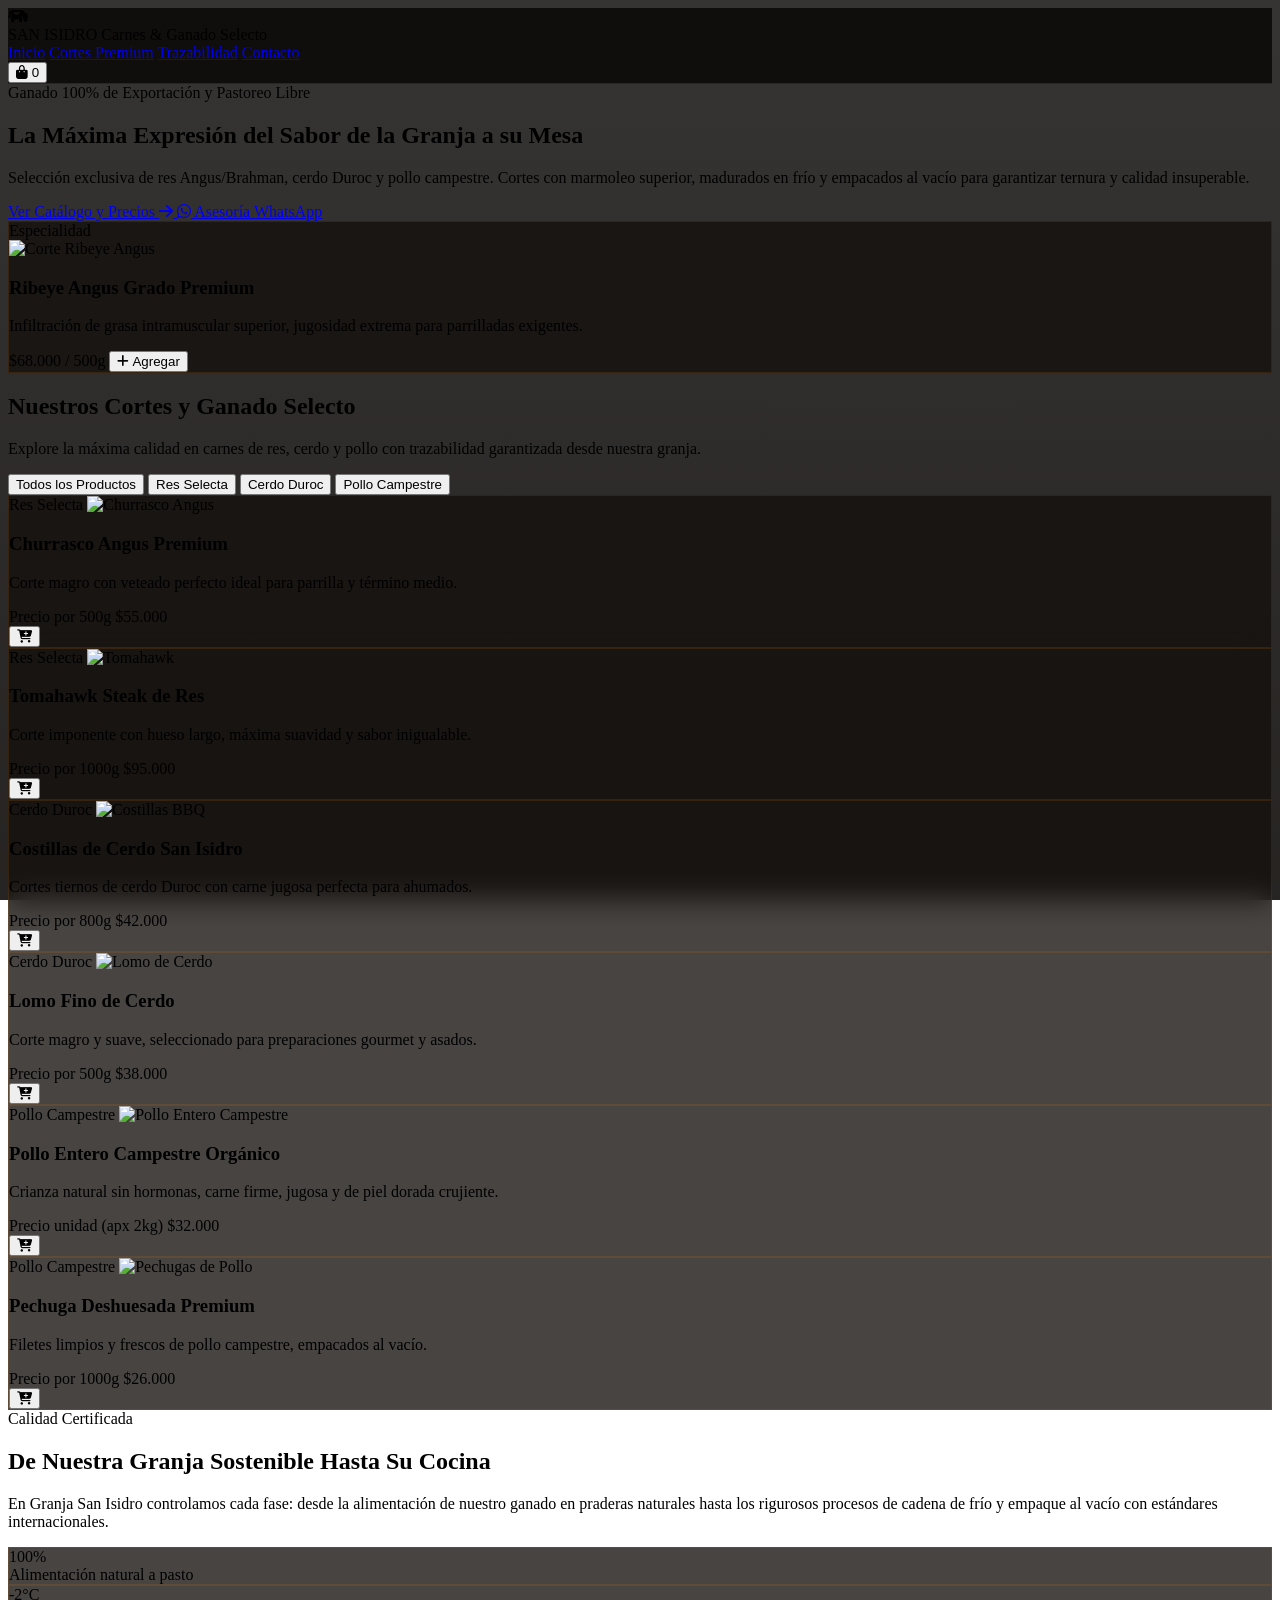
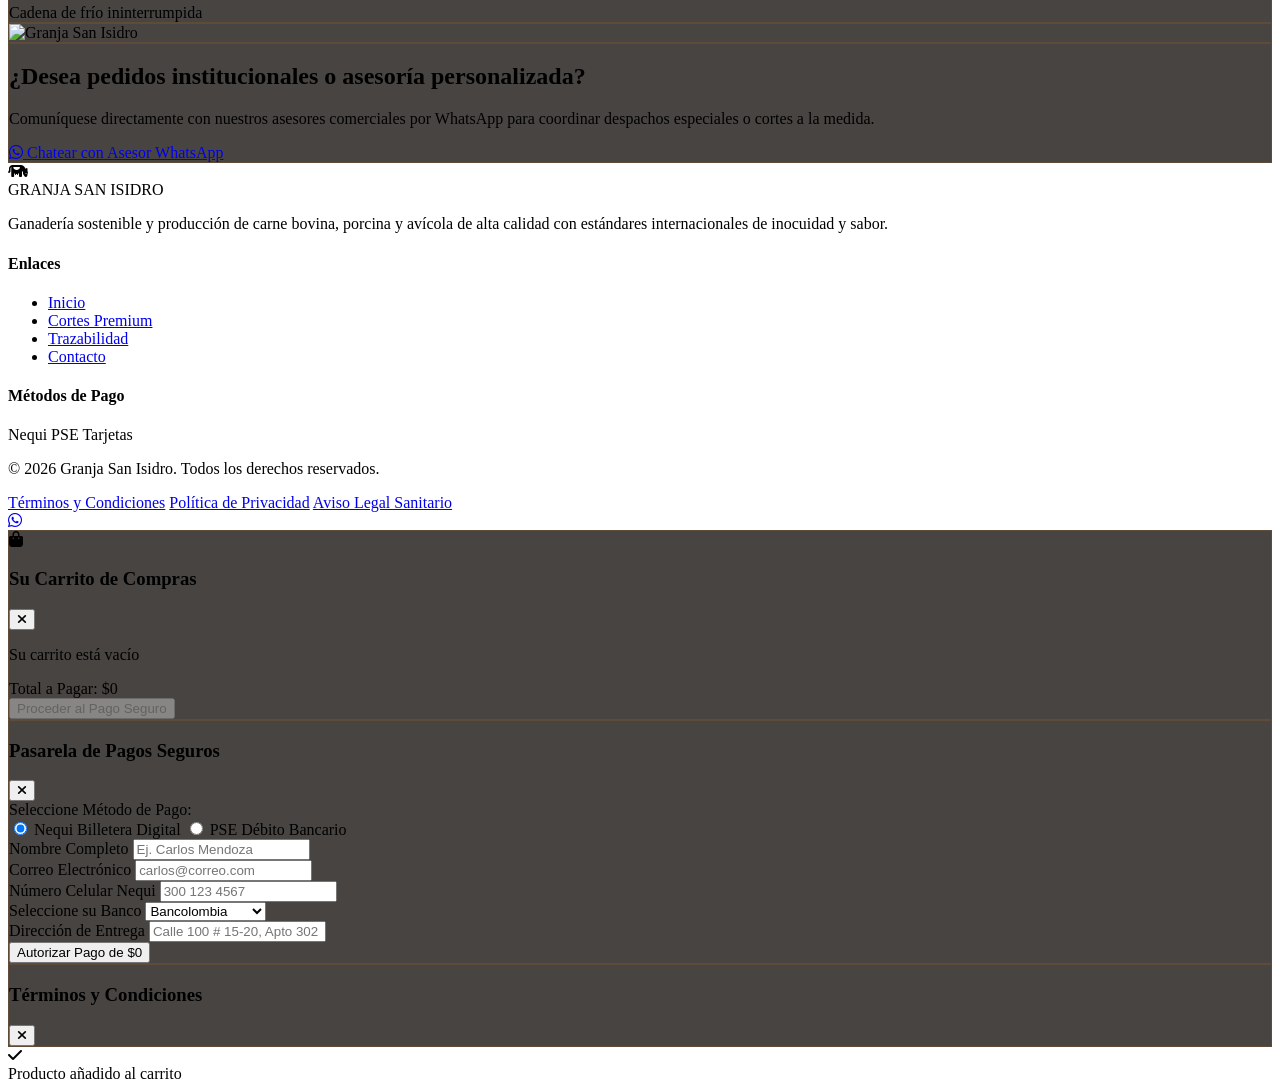
==== index.html @ fba47bc5 "index.html" ====
<!DOCTYPE html>
<html lang="es" class="scroll-smooth">
<head>
    <meta charset="UTF-8">
    <meta name="viewport" content="width=device-width, initial-scale=1.0">
    <title>Granja San Isidro | Carnes Premium y Ganado Selecto</title>
    <!-- Tailwind CSS CDN -->
    <script src="https://cdn.tailwindcss.com"></script>
    <!-- FontAwesome Icons -->
    <link rel="stylesheet" href="https://cdnjs.cloudflare.com/ajax/libs/font-awesome/6.4.0/css/all.min.css">
    <!-- Google Fonts: Inter -->
    <link href="https://fonts.googleapis.com/css2?family=Inter:wght@300;400;500;600;700;800&display=swap" rel="stylesheet">
    <script>
        tailwind.config = {
            theme: {
                extend: {
                    fontFamily: {
                        sans: ['Inter', 'sans-serif'],
                    },
                    colors: {
                        amberGold: {
                            500: '#d97706',
                            600: '#b45309',
                        },
                        meatRed: {
                            600: '#991b1b',
                            700: '#7f1d1d',
                        },
                        whatsappGreen: {
                            500: '#25D366',
                            600: '#1EBE5D'
                        }
                    }
                }
            }
        }
    </script>
    <style>
        /* Fondo con la imagen de la granja proporcionada y gradiente de capa oscura para legibilidad perfecta */
        body {
            background-image: linear-gradient(rgba(10, 8, 6, 0.82), rgba(15, 12, 10, 0.90)), url('https://images.unsplash.com/photo-1500595046743-cd271d694d30?q=80&w=1920&auto=format&fit=crop');
            background-size: cover;
            background-position: center;
            background-attachment: fixed;
        }
        .glass-panel {
            background: rgba(20, 16, 14, 0.78);
            backdrop-filter: blur(14px);
            -webkit-backdrop-filter: blur(14px);
            border: 1px solid rgba(217, 119, 6, 0.15);
        }
        .glass-nav {
            background: rgba(12, 10, 8, 0.88);
            backdrop-filter: blur(16px);
            -webkit-backdrop-filter: blur(16px);
            border-bottom: 1px solid rgba(217, 119, 6, 0.2);
        }
    </style>
</head>
<body class="text-gray-100 font-sans antialiased min-h-screen flex flex-col selection:bg-amber-600 selection:text-white">

    <!-- Navegación Fija Moderna -->
    <header class="fixed top-0 left-0 right-0 z-50 glass-nav transition-all duration-300" id="navbar">
        <div class="max-w-7xl mx-auto px-4 sm:px-6 lg:px-8 h-20 flex items-center justify-between">
            <div class="flex items-center space-x-3 cursor-pointer" onclick="window.scrollTo({top: 0, behavior: 'smooth'})">
                <div class="w-11 h-11 rounded-2xl bg-gradient-to-br from-amber-600 to-amber-800 flex items-center justify-center text-white font-bold text-xl shadow-lg shadow-amber-900/40">
                    <i class="fa-solid fa-cow"></i>
                </div>
                <div>
                    <span class="text-xl font-extrabold tracking-tight text-white block">SAN ISIDRO</span>
                    <span class="text-xs text-amber-500 font-semibold tracking-widest uppercase">Carnes & Ganado Selecto</span>
                </div>
            </div>

            <!-- Menú central -->
            <nav class="hidden md:flex items-center space-x-8 text-sm font-medium">
                <a href="#inicio" class="text-gray-300 hover:text-amber-400 transition">Inicio</a>
                <a href="#catalogo" class="text-gray-300 hover:text-amber-400 transition">Cortes Premium</a>
                <a href="#trazabilidad" class="text-gray-300 hover:text-amber-400 transition">Trazabilidad</a>
                <a href="#contacto" class="text-gray-300 hover:text-amber-400 transition">Contacto</a>
            </nav>

            <!-- Acciones derecha -->
            <div class="flex items-center space-x-4">
                <button onclick="toggleCart()" class="relative bg-zinc-900/90 hover:bg-zinc-800 p-2.5 rounded-2xl text-white transition border border-amber-600/30 flex items-center justify-center w-12 h-12 focus:outline-none shadow-lg">
                    <i class="fa-solid fa-shopping-bag text-lg text-amber-500"></i>
                    <span id="cart-badge" class="absolute -top-1 -right-1 bg-amber-600 text-white text-xs font-bold rounded-full w-5 h-5 flex items-center justify-center shadow-md scale-0 transition-transform duration-300">0</span>
                </button>
            </div>
        </div>
    </header>

    <!-- Contenido Principal -->
    <main class="flex-grow pt-24">
        
        <!-- Sección Hero -->
        <section id="inicio" class="relative py-20 lg:py-32 overflow-hidden">
            <div class="max-w-7xl mx-auto px-4 sm:px-6 lg:px-8 relative z-10">
                <div class="grid grid-cols-1 lg:grid-cols-12 gap-12 items-center">
                    <div class="lg:col-span-7 space-y-6">
                        <div class="inline-flex items-center space-x-2 px-4 py-2 rounded-full bg-amber-950/60 border border-amber-700/40 text-amber-400 text-xs font-semibold tracking-wide uppercase">
                            <span class="w-2.5 h-2.5 rounded-full bg-amber-500 animate-pulse"></span>
                            <span>Ganado 100% de Exportación y Pastoreo Libre</span>
                        </div>
                        <h1 class="text-4xl sm:text-5xl lg:text-6xl font-extrabold tracking-tight text-white leading-tight">
                            La Máxima Expresión del Sabor <span class="text-transparent bg-clip-text bg-gradient-to-r from-amber-400 to-amber-600">de la Granja a su Mesa</span>
                        </h1>
                        <p class="text-lg text-gray-300 max-w-2xl leading-relaxed">
                            Selección exclusiva de res Angus/Brahman, cerdo Duroc y pollo campestre. Cortes con marmoleo superior, madurados en frío y empacados al vacío para garantizar ternura y calidad insuperable.
                        </p>
                        <div class="flex flex-col sm:flex-row space-y-4 sm:space-y-0 sm:space-x-4 pt-4">
                            <a href="#catalogo" class="inline-flex items-center justify-center px-8 py-4 rounded-2xl bg-amber-600 hover:bg-amber-700 text-white font-bold shadow-xl shadow-amber-900/40 transition transform hover:-translate-y-0.5">
                                Ver Catálogo y Precios <i class="fa-solid fa-arrow-right ml-2"></i>
                            </a>
                            <a href="https://wa.me/573000000000?text=Hola,%20deseo%20asesoría%20sobre%20cortes%20finos%20de%20carne" target="_blank" class="inline-flex items-center justify-center px-8 py-4 rounded-2xl bg-zinc-900/90 hover:bg-zinc-800 text-white font-bold border border-zinc-700 transition">
                                <i class="fa-brands fa-whatsapp text-whatsappGreen-500 text-xl mr-2"></i> Asesoría WhatsApp
                            </a>
                        </div>
                    </div>
                    <div class="lg:col-span-5">
                        <div class="glass-panel p-6 rounded-3xl shadow-2xl relative overflow-hidden group">
                            <div class="absolute top-0 right-0 bg-amber-600 text-white text-xs font-extrabold px-4 py-1.5 rounded-bl-2xl uppercase tracking-wider shadow-md">Especialidad</div>
                            <img src="https://images.unsplash.com/photo-1607623814075-e51df1bdc82f?q=80&w=800&auto=format&fit=crop" alt="Corte Ribeye Angus" class="w-full h-64 object-cover rounded-2xl mb-4 group-hover:scale-105 transition duration-500">
                            <h3 class="text-xl font-bold text-white mb-1">Ribeye Angus Grado Premium</h3>
                            <p class="text-sm text-gray-300 mb-4">Infiltración de grasa intramuscular superior, jugosidad extrema para parrilladas exigentes.</p>
                            <div class="flex items-center justify-between">
                                <span class="text-2xl font-black text-amber-400">$68.000 <span class="text-xs text-gray-400 font-normal">/ 500g</span></span>
                                <button onclick="quickAdd('Ribeye Angus', 68000, 'https://images.unsplash.com/photo-1607623814075-e51df1bdc82f?q=80&w=800&auto=format&fit=crop')" class="bg-amber-600 hover:bg-amber-700 text-white px-4 py-2.5 rounded-xl text-sm font-bold transition flex items-center shadow-md">
                                    <i class="fa-solid fa-plus mr-1"></i> Agregar
                                </button>
                            </div>
                        </div>
                    </div>
                </div>
            </div>
        </section>

        <!-- Sección de Catálogo de Cortes -->
        <section id="catalogo" class="py-20 relative">
            <div class="max-w-7xl mx-auto px-4 sm:px-6 lg:px-8">
                <div class="text-center max-w-3xl mx-auto mb-16">
                    <h2 class="text-3xl sm:text-4xl font-extrabold text-white tracking-tight mb-4">Nuestros Cortes y Ganado Selecto</h2>
                    <p class="text-gray-300 text-base">Explore la máxima calidad en carnes de res, cerdo y pollo con trazabilidad garantizada desde nuestra granja.</p>
                    
                    <!-- Botones de Filtrado -->
                    <div class="flex flex-wrap justify-center gap-3 mt-8">
                        <button onclick="filterProducts('all')" class="filter-btn px-6 py-3 rounded-2xl text-sm font-bold bg-amber-600 text-white transition shadow-lg shadow-amber-900/40" data-filter="all">Todos los Productos</button>
                        <button onclick="filterProducts('res')" class="filter-btn px-6 py-3 rounded-2xl text-sm font-bold bg-zinc-900/80 text-gray-300 hover:bg-zinc-800 transition border border-zinc-800" data-filter="res">Res Selecta</button>
                        <button onclick="filterProducts('cerdo')" class="filter-btn px-6 py-3 rounded-2xl text-sm font-bold bg-zinc-900/80 text-gray-300 hover:bg-zinc-800 transition border border-zinc-800" data-filter="cerdo">Cerdo Duroc</button>
                        <button onclick="filterProducts('pollo')" class="filter-btn px-6 py-3 rounded-2xl text-sm font-bold bg-zinc-900/80 text-gray-300 hover:bg-zinc-800 transition border border-zinc-800" data-filter="pollo">Pollo Campestre</button>
                    </div>
                </div>

                <!-- Grid de Productos -->
                <div id="products-grid" class="grid grid-cols-1 sm:grid-cols-2 lg:grid-cols-3 gap-8">
                    <!-- Producto 1 -->
                    <div class="product-card glass-panel rounded-3xl overflow-hidden flex flex-col transition duration-300 hover:-translate-y-1 hover:border-amber-500/50 shadow-xl" data-category="res">
                        <div class="relative h-60 overflow-hidden">
                            <span class="absolute top-3 left-3 z-10 bg-black/70 backdrop-blur-md text-amber-400 text-xs font-bold px-3 py-1 rounded-full border border-amber-500/30">Res Selecta</span>
                            <img src="https://images.unsplash.com/photo-1558030006-450675393462?q=80&w=800&auto=format&fit=crop" alt="Churrasco Angus" class="w-full h-full object-cover transition duration-500 hover:scale-105">
                        </div>
                        <div class="p-6 flex flex-col flex-grow">
                            <h3 class="text-xl font-bold text-white mb-2">Churrasco Angus Premium</h3>
                            <p class="text-sm text-gray-300 mb-6 flex-grow">Corte magro con veteado perfecto ideal para parrilla y término medio.</p>
                            <div class="flex items-center justify-between pt-4 border-t border-zinc-800/80">
                                <div>
                                    <span class="text-xs text-gray-400 block">Precio por 500g</span>
                                    <span class="text-xl font-extrabold text-white">$55.000</span>
                                </div>
                                <button onclick="addToCart('Churrasco Angus Premium', 55000, 'https://images.unsplash.com/photo-1558030006-450675393462?q=80&w=800&auto=format&fit=crop')" class="bg-amber-600 hover:bg-amber-700 text-white p-3 rounded-2xl font-medium transition flex items-center justify-center w-12 h-12 shadow-lg shadow-amber-900/40">
                                    <i class="fa-solid fa-cart-plus"></i>
                                </button>
                            </div>
                        </div>
                    </div>

                    <!-- Producto 2 -->
                    <div class="product-card glass-panel rounded-3xl overflow-hidden flex flex-col transition duration-300 hover:-translate-y-1 hover:border-amber-500/50 shadow-xl" data-category="res">
                        <div class="relative h-60 overflow-hidden">
                            <span class="absolute top-3 left-3 z-10 bg-black/70 backdrop-blur-md text-amber-400 text-xs font-bold px-3 py-1 rounded-full border border-amber-500/30">Res Selecta</span>
                            <img src="https://images.unsplash.com/photo-1615937657715-bc7b41996ae9?q=80&w=800&auto=format&fit=crop" alt="Tomahawk" class="w-full h-full object-cover transition duration-500 hover:scale-105">
                        </div>
                        <div class="p-6 flex flex-col flex-grow">
                            <h3 class="text-xl font-bold text-white mb-2">Tomahawk Steak de Res</h3>
                            <p class="text-sm text-gray-300 mb-6 flex-grow">Corte imponente con hueso largo, máxima suavidad y sabor inigualable.</p>
                            <div class="flex items-center justify-between pt-4 border-t border-zinc-800/80">
                                <div>
                                    <span class="text-xs text-gray-400 block">Precio por 1000g</span>
                                    <span class="text-xl font-extrabold text-white">$95.000</span>
                                </div>
                                <button onclick="addToCart('Tomahawk Steak de Res', 95000, 'https://images.unsplash.com/photo-1615937657715-bc7b41996ae9?q=80&w=800&auto=format&fit=crop')" class="bg-amber-600 hover:bg-amber-700 text-white p-3 rounded-2xl font-medium transition flex items-center justify-center w-12 h-12 shadow-lg shadow-amber-900/40">
                                    <i class="fa-solid fa-cart-plus"></i>
                                </button>
                            </div>
                        </div>
                    </div>

                    <!-- Producto 3 -->
                    <div class="product-card glass-panel rounded-3xl overflow-hidden flex flex-col transition duration-300 hover:-translate-y-1 hover:border-amber-500/50 shadow-xl" data-category="cerdo">
                        <div class="relative h-60 overflow-hidden">
                            <span class="absolute top-3 left-3 z-10 bg-black/70 backdrop-blur-md text-amber-400 text-xs font-bold px-3 py-1 rounded-full border border-amber-500/30">Cerdo Duroc</span>
                            <img src="https://images.unsplash.com/photo-1544025162-d76694265947?q=80&w=800&auto=format&fit=crop" alt="Costillas BBQ" class="w-full h-full object-cover transition duration-500 hover:scale-105">
                        </div>
                        <div class="p-6 flex flex-col flex-grow">
                            <h3 class="text-xl font-bold text-white mb-2">Costillas de Cerdo San Isidro</h3>
                            <p class="text-sm text-gray-300 mb-6 flex-grow">Cortes tiernos de cerdo Duroc con carne jugosa perfecta para ahumados.</p>
                            <div class="flex items-center justify-between pt-4 border-t border-zinc-800/80">
                                <div>
                                    <span class="text-xs text-gray-400 block">Precio por 800g</span>
                                    <span class="text-xl font-extrabold text-white">$42.000</span>
                                </div>
                                <button onclick="addToCart('Costillas de Cerdo San Isidro', 42000, 'https://images.unsplash.com/photo-1544025162-d76694265947?q=80&w=800&auto=format&fit=crop')" class="bg-amber-600 hover:bg-amber-700 text-white p-3 rounded-2xl font-medium transition flex items-center justify-center w-12 h-12 shadow-lg shadow-amber-900/40">
                                    <i class="fa-solid fa-cart-plus"></i>
                                </button>
                            </div>
                        </div>
                    </div>

                    <!-- Producto 4 -->
                    <div class="product-card glass-panel rounded-3xl overflow-hidden flex flex-col transition duration-300 hover:-translate-y-1 hover:border-amber-500/50 shadow-xl" data-category="cerdo">
                        <div class="relative h-60 overflow-hidden">
                            <span class="absolute top-3 left-3 z-10 bg-black/70 backdrop-blur-md text-amber-400 text-xs font-bold px-3 py-1 rounded-full border border-amber-500/30">Cerdo Duroc</span>
                            <img src="https://images.unsplash.com/photo-1603048588665-791ca8aea617?q=80&w=800&auto=format&fit=crop" alt="Lomo de Cerdo" class="w-full h-full object-cover transition duration-500 hover:scale-105">
                        </div>
                        <div class="p-6 flex flex-col flex-grow">
                            <h3 class="text-xl font-bold text-white mb-2">Lomo Fino de Cerdo</h3>
                            <p class="text-sm text-gray-300 mb-6 flex-grow">Corte magro y suave, seleccionado para preparaciones gourmet y asados.</p>
                            <div class="flex items-center justify-between pt-4 border-t border-zinc-800/80">
                                <div>
                                    <span class="text-xs text-gray-400 block">Precio por 500g</span>
                                    <span class="text-xl font-extrabold text-white">$38.000</span>
                                </div>
                                <button onclick="addToCart('Lomo Fino de Cerdo', 38000, 'https://images.unsplash.com/photo-1603048588665-791ca8aea617?q=80&w=800&auto=format&fit=crop')" class="bg-amber-600 hover:bg-amber-700 text-white p-3 rounded-2xl font-medium transition flex items-center justify-center w-12 h-12 shadow-lg shadow-amber-900/40">
                                    <i class="fa-solid fa-cart-plus"></i>
                                </button>
                            </div>
                        </div>
                    </div>

                    <!-- Producto 5 -->
                    <div class="product-card glass-panel rounded-3xl overflow-hidden flex flex-col transition duration-300 hover:-translate-y-1 hover:border-amber-500/50 shadow-xl" data-category="pollo">
                        <div class="relative h-60 overflow-hidden">
                            <span class="absolute top-3 left-3 z-10 bg-black/70 backdrop-blur-md text-amber-400 text-xs font-bold px-3 py-1 rounded-full border border-amber-500/30">Pollo Campestre</span>
                            <img src="https://images.unsplash.com/photo-1587593810167-a84920ea0781?q=80&w=800&auto=format&fit=crop" alt="Pollo Entero Campestre" class="w-full h-full object-cover transition duration-500 hover:scale-105">
                        </div>
                        <div class="p-6 flex flex-col flex-grow">
                            <h3 class="text-xl font-bold text-white mb-2">Pollo Entero Campestre Orgánico</h3>
                            <p class="text-sm text-gray-300 mb-6 flex-grow">Crianza natural sin hormonas, carne firme, jugosa y de piel dorada crujiente.</p>
                            <div class="flex items-center justify-between pt-4 border-t border-zinc-800/80">
                                <div>
                                    <span class="text-xs text-gray-400 block">Precio unidad (apx 2kg)</span>
                                    <span class="text-xl font-extrabold text-white">$32.000</span>
                                </div>
                                <button onclick="addToCart('Pollo Entero Campestre Orgánico', 32000, 'https://images.unsplash.com/photo-1587593810167-a84920ea0781?q=80&w=800&auto=format&fit=crop')" class="bg-amber-600 hover:bg-amber-700 text-white p-3 rounded-2xl font-medium transition flex items-center justify-center w-12 h-12 shadow-lg shadow-amber-900/40">
                                    <i class="fa-solid fa-cart-plus"></i>
                                </button>
                            </div>
                        </div>
                    </div>

                    <!-- Producto 6 -->
                    <div class="product-card glass-panel rounded-3xl overflow-hidden flex flex-col transition duration-300 hover:-translate-y-1 hover:border-amber-500/50 shadow-xl" data-category="pollo">
                        <div class="relative h-60 overflow-hidden">
                            <span class="absolute top-3 left-3 z-10 bg-black/70 backdrop-blur-md text-amber-400 text-xs font-bold px-3 py-1 rounded-full border border-amber-500/30">Pollo Campestre</span>
                            <img src="https://images.unsplash.com/photo-1604908176997-125f2596f3c8?q=80&w=800&auto=format&fit=crop" alt="Pechugas de Pollo" class="w-full h-full object-cover transition duration-500 hover:scale-105">
                        </div>
                        <div class="p-6 flex flex-col flex-grow">
                            <h3 class="text-xl font-bold text-white mb-2">Pechuga Deshuesada Premium</h3>
                            <p class="text-sm text-gray-300 mb-6 flex-grow">Filetes limpios y frescos de pollo campestre, empacados al vacío.</p>
                            <div class="flex items-center justify-between pt-4 border-t border-zinc-800/80">
                                <div>
                                    <span class="text-xs text-gray-400 block">Precio por 1000g</span>
                                    <span class="text-xl font-extrabold text-white">$26.000</span>
                                </div>
                                <button onclick="addToCart('Pechuga Deshuesada Premium', 26000, 'https://images.unsplash.com/photo-1604908176997-125f2596f3c8?q=80&w=800&auto=format&fit=crop')" class="bg-amber-600 hover:bg-amber-700 text-white p-3 rounded-2xl font-medium transition flex items-center justify-center w-12 h-12 shadow-lg shadow-amber-900/40">
                                    <i class="fa-solid fa-cart-plus"></i>
                                </button>
                            </div>
                        </div>
                    </div>
                </div>
            </div>
        </section>

        <!-- Sección Trazabilidad -->
        <section id="trazabilidad" class="py-20 bg-black/50 border-y border-amber-600/20 relative">
            <div class="max-w-7xl mx-auto px-4 sm:px-6 lg:px-8">
                <div class="grid grid-cols-1 lg:grid-cols-2 gap-12 items-center">
                    <div class="space-y-6">
                        <span class="text-amber-500 font-bold text-sm tracking-widest uppercase">Calidad Certificada</span>
                        <h2 class="text-3xl sm:text-4xl font-extrabold text-white">De Nuestra Granja Sostenible Hasta Su Cocina</h2>
                        <p class="text-gray-300 leading-relaxed">
                            En Granja San Isidro controlamos cada fase: desde la alimentación de nuestro ganado en praderas naturales hasta los rigurosos procesos de cadena de frío y empaque al vacío con estándares internacionales.
                        </p>
                        <div class="grid grid-cols-2 gap-6 pt-4">
                            <div class="glass-panel p-6 rounded-3xl">
                                <div class="text-amber-500 text-3xl font-black mb-1">100%</div>
                                <div class="text-sm text-gray-300">Alimentación natural a pasto</div>
                            </div>
                            <div class="glass-panel p-6 rounded-3xl">
                                <div class="text-amber-500 text-3xl font-black mb-1">-2°C</div>
                                <div class="text-sm text-gray-300">Cadena de frío ininterrumpida</div>
                            </div>
                        </div>
                    </div>
                    <div class="relative">
                        <div class="glass-panel p-4 rounded-3xl">
                            <img src="https://images.unsplash.com/photo-1500595046743-cd271d694d30?q=80&w=1000&auto=format&fit=crop" alt="Granja San Isidro" class="w-full h-80 object-cover rounded-2xl shadow-xl">
                        </div>
                    </div>
                </div>
            </div>
        </section>

        <!-- Sección de Contacto -->
        <section id="contacto" class="py-20">
            <div class="max-w-7xl mx-auto px-4 sm:px-6 lg:px-8">
                <div class="glass-panel p-8 sm:p-12 rounded-3xl max-w-4xl mx-auto text-center space-y-6 shadow-2xl">
                    <h2 class="text-3xl font-extrabold text-white">¿Desea pedidos institucionales o asesoría personalizada?</h2>
                    <p class="text-gray-300 max-w-xl mx-auto">Comuníquese directamente con nuestros asesores comerciales por WhatsApp para coordinar despachos especiales o cortes a la medida.</p>
                    <a href="https://wa.me/573000000000?text=Hola,%20quisiera%20más%20información%20sobre%20pedidos%20de%20carne" target="_blank" class="inline-flex items-center justify-center px-8 py-4 rounded-2xl bg-whatsappGreen-500 hover:bg-whatsappGreen-600 text-white font-bold text-base shadow-xl shadow-whatsappGreen-500/30 transition transform hover:scale-105">
                        <i class="fa-brands fa-whatsapp text-2xl mr-3"></i> Chatear con Asesor WhatsApp
                    </a>
                </div>
            </div>
        </section>
    </main>

    <!-- Footer & Térmicos Legales -->
    <footer class="bg-black/90 border-t border-amber-600/20 text-gray-400 py-12">
        <div class="max-w-7xl mx-auto px-4 sm:px-6 lg:px-8">
            <div class="grid grid-cols-1 md:grid-cols-4 gap-8 mb-8">
                <div class="space-y-4 md:col-span-2">
                    <div class="flex items-center space-x-3">
                        <div class="w-9 h-9 rounded-xl bg-amber-600 flex items-center justify-center text-white font-bold">
                            <i class="fa-solid fa-cow text-sm"></i>
                        </div>
                        <span class="text-lg font-bold text-white tracking-wider">GRANJA SAN ISIDRO</span>
                    </div>
                    <p class="text-sm text-gray-400 max-w-md">
                        Ganadería sostenible y producción de carne bovina, porcina y avícola de alta calidad con estándares internacionales de inocuidad y sabor.
                    </p>
                </div>
                <div>
                    <h4 class="text-white font-semibold mb-4 text-sm uppercase tracking-wider">Enlaces</h4>
                    <ul class="space-y-2 text-sm">
                        <li><a href="#inicio" class="hover:text-white transition">Inicio</a></li>
                        <li><a href="#catalogo" class="hover:text-white transition">Cortes Premium</a></li>
                        <li><a href="#trazabilidad" class="hover:text-white transition">Trazabilidad</a></li>
                        <li><a href="#contacto" class="hover:text-white transition">Contacto</a></li>
                    </ul>
                </div>
                <div>
                    <h4 class="text-white font-semibold mb-4 text-sm uppercase tracking-wider">Métodos de Pago</h4>
                    <div class="flex flex-wrap gap-2 text-xs">
                        <span class="px-3 py-1.5 rounded-lg bg-zinc-900 text-purple-400 font-bold border border-purple-500/30">Nequi</span>
                        <span class="px-3 py-1.5 rounded-lg bg-zinc-900 text-blue-400 font-bold border border-blue-500/30">PSE</span>
                        <span class="px-3 py-1.5 rounded-lg bg-zinc-900 text-amber-400 font-bold border border-amber-500/30">Tarjetas</span>
                    </div>
                </div>
            </div>
            <div class="border-t border-zinc-800 pt-8 flex flex-col sm:flex-row justify-between items-center text-xs space-y-4 sm:space-y-0">
                <p>&copy; 2026 Granja San Isidro. Todos los derechos reservados.</p>
                <div class="flex space-x-6">
                    <a href="#" onclick="openModal('terminos')" class="hover:text-white transition underline">Términos y Condiciones</a>
                    <a href="#" onclick="openModal('privacidad')" class="hover:text-white transition underline">Política de Privacidad</a>
                    <a href="#" onclick="openModal('legal')" class="hover:text-white transition underline">Aviso Legal Sanitario</a>
                </div>
            </div>
        </div>
    </footer>

    <!-- Botón Flotante Oficial WhatsApp -->
    <a href="https://wa.me/573000000000?text=Hola,%20deseo%20realizar%20un%20pedido%20de%20carnes" target="_blank" class="fixed bottom-6 right-6 z-50 bg-[#25D366] hover:bg-[#1EBE5D] text-white w-14 h-14 rounded-full flex items-center justify-center text-3xl shadow-2xl transition transform hover:scale-110 focus:outline-none" aria-label="WhatsApp">
        <i class="fa-brands fa-whatsapp"></i>
    </a>

    <!-- Panel Lateral del Carrito -->
    <div id="cart-drawer" class="fixed inset-0 z-50 overflow-hidden hidden">
        <div class="absolute inset-0 bg-black/70 backdrop-blur-sm transition-opacity" onclick="toggleCart()"></div>
        <div class="absolute inset-y-0 right-0 max-w-full flex pl-10">
            <div class="w-screen max-w-md glass-panel bg-zinc-950/95 border-l border-amber-600/30 shadow-2xl flex flex-col">
                <div class="p-6 border-b border-zinc-800 flex items-center justify-between">
                    <div class="flex items-center space-x-2">
                        <i class="fa-solid fa-shopping-bag text-amber-500 text-lg"></i>
                        <h3 class="text-lg font-bold text-white">Su Carrito de Compras</h3>
                    </div>
                    <button onclick="toggleCart()" class="text-gray-400 hover:text-white p-2">
                        <i class="fa-solid fa-xmark text-xl"></i>
                    </button>
                </div>
                <div id="cart-items" class="flex-grow overflow-y-auto p-6 space-y-4">
                    <p class="text-gray-400 text-center py-12">Su carrito está vacío</p>
                </div>
                <div class="p-6 border-t border-zinc-800 bg-zinc-900/60 space-y-4">
                    <div class="flex justify-between items-center text-lg font-bold">
                        <span class="text-gray-300">Total a Pagar:</span>
                        <span id="cart-total" class="text-amber-400">$0</span>
                    </div>
                    <button onclick="openCheckout()" id="checkout-btn" disabled class="w-full py-4 rounded-2xl bg-amber-600 hover:bg-amber-700 disabled:bg-zinc-800 disabled:text-zinc-500 text-white font-bold transition shadow-lg shadow-amber-900/30">
                        Proceder al Pago Seguro
                    </button>
                </div>
            </div>
        </div>
    </div>

    <!-- Modal de Checkout Nequi / PSE -->
    <div id="checkout-modal" class="fixed inset-0 z-50 flex items-center justify-center hidden p-4">
        <div class="absolute inset-0 bg-black/80 backdrop-blur-md" onclick="closeCheckout()"></div>
        <div class="glass-panel w-full max-w-lg rounded-3xl p-6 sm:p-8 relative z-10 space-y-6 max-h-[90vh] overflow-y-auto border border-amber-600/30">
            <div class="flex justify-between items-center border-b border-zinc-800 pb-4">
                <h3 class="text-xl font-bold text-white">Pasarela de Pagos Seguros</h3>
                <button onclick="closeCheckout()" class="text-gray-400 hover:text-white"><i class="fa-solid fa-xmark text-xl"></i></button>
            </div>

            <div class="space-y-3">
                <label class="block text-sm font-semibold text-gray-300">Seleccione Método de Pago:</label>
                <div class="grid grid-cols-2 gap-4">
                    <label class="border border-zinc-700 hover:border-purple-500 p-4 rounded-2xl flex flex-col items-center cursor-pointer transition bg-zinc-900/80 has-[:checked]:border-purple-500 has-[:checked]:bg-purple-950/20">
                        <input type="radio" name="payment_method" value="nequi" checked class="mb-2 accent-purple-600" onchange="switchPaymentMethod('nequi')">
                        <span class="font-bold text-white text-sm">Nequi</span>
                        <span class="text-xs text-purple-400 font-medium">Billetera Digital</span>
                    </label>
                    <label class="border border-zinc-700 hover:border-blue-500 p-4 rounded-2xl flex flex-col items-center cursor-pointer transition bg-zinc-900/80 has-[:checked]:border-blue-500 has-[:checked]:bg-blue-950/20">
                        <input type="radio" name="payment_method" value="pse" class="mb-2 accent-blue-600" onchange="switchPaymentMethod('pse')">
                        <span class="font-bold text-white text-sm">PSE</span>
                        <span class="text-xs text-blue-400 font-medium">Débito Bancario</span>
                    </label>
                </div>
            </div>

            <form id="payment-form" onsubmit="processPayment(event)" class="space-y-4">
                <div class="space-y-1">
                    <label class="text-xs font-semibold text-gray-400">Nombre Completo</label>
                    <input type="text" required class="w-full bg-zinc-900 border border-zinc-700 rounded-xl px-4 py-3 text-white text-sm focus:outline-none focus:border-amber-500" placeholder="Ej. Carlos Mendoza">
                </div>
                <div class="space-y-1">
                    <label class="text-xs font-semibold text-gray-400">Correo Electrónico</label>
                    <input type="email" required class="w-full bg-zinc-900 border border-zinc-700 rounded-xl px-4 py-3 text-white text-sm focus:outline-none focus:border-amber-500" placeholder="carlos@correo.com">
                </div>
                
                <div id="nequi-fields" class="space-y-1">
                    <label class="text-xs font-semibold text-gray-400">Número Celular Nequi</label>
                    <input type="tel" id="nequi-phone" class="w-full bg-zinc-900 border border-zinc-700 rounded-xl px-4 py-3 text-white text-sm focus:outline-none focus:border-purple-500" placeholder="300 123 4567">
                </div>

                <div id="pse-fields" class="space-y-1 hidden">
                    <label class="text-xs font-semibold text-gray-400">Seleccione su Banco</label>
                    <select id="pse-bank" class="w-full bg-zinc-900 border border-zinc-700 rounded-xl px-4 py-3 text-white text-sm focus:outline-none focus:border-blue-500">
                        <option value="bancolombia">Bancolombia</option>
                        <option value="davivienda">Davivienda</option>
                        <option value="bbva">BBVA Colombia</option>
                        <option value="nequi_pse">Nequi / Davplata</option>
                    </select>
                </div>

                <div class="space-y-1">
                    <label class="text-xs font-semibold text-gray-400">Dirección de Entrega</label>
                    <input type="text" required class="w-full bg-zinc-900 border border-zinc-700 rounded-xl px-4 py-3 text-white text-sm focus:outline-none focus:border-amber-500" placeholder="Calle 100 # 15-20, Apto 302">
                </div>

                <button type="submit" class="w-full py-4 rounded-2xl bg-amber-600 hover:bg-amber-700 text-white font-bold transition shadow-lg shadow-amber-900/40 mt-4">
                    Autorizar Pago de <span id="modal-total">$0</span>
                </button>
            </form>
        </div>
    </div>

    <!-- Modal de Términos Legales -->
    <div id="legal-modal" class="fixed inset-0 z-50 flex items-center justify-center hidden p-4">
        <div class="absolute inset-0 bg-black/80 backdrop-blur-md" onclick="closeModal()"></div>
        <div class="glass-panel w-full max-w-2xl rounded-3xl p-6 sm:p-8 relative z-10 space-y-4 max-h-[85vh] overflow-y-auto border border-amber-600/30">
            <div class="flex justify-between items-center border-b border-zinc-800 pb-3">
                <h3 id="modal-title" class="text-xl font-bold text-white">Términos y Condiciones</h3>
                <button onclick="closeModal()" class="text-gray-400 hover:text-white"><i class="fa-solid fa-xmark text-xl"></i></button>
            </div>
            <div id="modal-content" class="text-sm text-gray-300 space-y-3 leading-relaxed"></div>
        </div>
    </div>

    <!-- Toast Notificación -->
    <div id="toast" class="fixed bottom-24 right-6 z-50 bg-zinc-900 text-white px-6 py-3 rounded-2xl shadow-2xl border border-amber-600/30 flex items-center space-x-3 transform translate-y-24 opacity-0 transition-all duration-300 pointer-events-none">
        <div class="w-6 h-6 rounded-full bg-green-600 flex items-center justify-center text-white text-xs">
            <i class="fa-solid fa-check"></i>
        </div>
        <span id="toast-message" class="text-sm font-medium">Producto añadido al carrito</span>
    </div>

    <!-- JavaScript Interactivo -->
    <script>
        let cart = [];

        function toggleCart() {
            document.getElementById('cart-drawer').classList.toggle('hidden');
        }

        function addToCart(name, price, image) {
            const existing = cart.find(item => item.name === name);
            if (existing) {
                existing.quantity += 1;
            } else {
                cart.push({ name, price, image, quantity: 1 });
            }
            updateCartUI();
            showToast(`${name} agregado al carrito`);
        }

        function quickAdd(name, price, image) {
            addToCart(name, price, image);
            toggleCart();
        }

        function updateQuantity(name, delta) {
            const item = cart.find(i => i.name === name);
            if (item) {
                item.quantity += delta;
                if (item.quantity <= 0) {
                    cart = cart.filter(i => i.name !== name);
                }
            }
            updateCartUI();
        }

        function updateCartUI() {
            const container = document.getElementById('cart-items');
            const badge = document.getElementById('cart-badge');
            const totalEl = document.getElementById('cart-total');
            const modalTotal = document.getElementById('modal-total');
            const checkoutBtn = document.getElementById('checkout-btn');

            let totalCount = 0;
            let totalPrice = 0;

            if (cart.length === 0) {
                container.innerHTML = '<p class="text-gray-400 text-center py-12">Su carrito está vacío</p>';
                checkoutBtn.disabled = true;
            } else {
                checkoutBtn.disabled = false;
                container.innerHTML = cart.map(item => `
                    <div class="flex items-center space-x-4 bg-zinc-900/80 p-3 rounded-2xl border border-zinc-800">
                        <img src="${item.image}" alt="${item.name}" class="w-16 h-16 object-cover rounded-xl">
                        <div class="flex-grow">
                            <h4 class="text-sm font-bold text-white line-clamp-1">${item.name}</h4>
                            <span class="text-xs text-amber-400 font-semibold">$${item.price.toLocaleString()}</span>
                            <div class="flex items-center space-x-2 mt-2">
                                <button onclick="updateQuantity('${item.name}', -1)" class="w-6 h-6 rounded-lg bg-zinc-800 hover:bg-zinc-700 flex items-center justify-center text-xs">-</button>
                                <span class="text-xs font-bold">${item.quantity}</span>
                                <button onclick="updateQuantity('${item.name}', 1)" class="w-6 h-6 rounded-lg bg-zinc-800 hover:bg-zinc-700 flex items-center justify-center text-xs">+</button>
                            </div>
                        </div>
                    </div>
                `).join('');
            }

            cart.forEach(item => {
                totalCount += item.quantity;
                totalPrice += item.price * item.quantity;
            });

            if (totalCount > 0) {
                badge.innerText = totalCount;
                badge.classList.remove('scale-0');
            } else {
                badge.classList.add('scale-0');
            }

            totalEl.innerText = `$${totalPrice.toLocaleString()}`;
            modalTotal.innerText = `$${totalPrice.toLocaleString()}`;
        }

        function showToast(msg) {
            const toast = document.getElementById('toast');
            document.getElementById('toast-message').innerText = msg;
            toast.classList.remove('translate-y-24', 'opacity-0');
            setTimeout(() => {
                toast.classList.add('translate-y-24', 'opacity-0');
            }, 3000);
        }

        function filterProducts(category) {
            const cards = document.querySelectorAll('.product-card');
            const buttons = document.querySelectorAll('.filter-btn');

            buttons.forEach(btn => {
                if (btn.dataset.filter === category) {
                    btn.classList.remove('bg-zinc-900/80', 'text-gray-300');
                    btn.classList.add('bg-amber-600', 'text-white', 'shadow-lg', 'shadow-amber-900/40');
                } else {
                    btn.classList.remove('bg-amber-600', 'text-white', 'shadow-lg', 'shadow-amber-900/40');
                    btn.classList.add('bg-zinc-900/80', 'text-gray-300');
                }
            });

            cards.forEach(card => {
                if (category === 'all' || card.dataset.category === category) {
                    card.style.display = 'flex';
                } else {
                    card.style.display = 'none';
                }
            });
        }

        function openCheckout() {
            toggleCart();
            document.getElementById('checkout-modal').classList.remove('hidden');
        }

        function closeCheckout() {
            document.getElementById('checkout-modal').classList.add('hidden');
        }

        function switchPaymentMethod(method) {
            const nequiFields = document.getElementById('nequi-fields');
            const pseFields = document.getElementById('pse-fields');
            if (method === 'nequi') {
                nequiFields.classList.remove('hidden');
                pseFields.classList.add('hidden');
            } else {
                nequiFields.classList.add('hidden');
                pseFields.classList.remove('hidden');
            }
        }

        function processPayment(e) {
            e.preventDefault();
            closeCheckout();
            cart = [];
            updateCartUI();
            showToast('¡Pago procesado con éxito! Pedido confirmado.');
        }

        function openModal(type) {
            const modal = document.getElementById('legal-modal');
            const title = document.getElementById('modal-title');
            const content = document.getElementById('modal-content');

            if (type === 'terminos') {
                title.innerText = 'Términos y Condiciones';
                content.innerHTML = `
                    <p>1. <strong>Aceptación:</strong> Al realizar un pedido en Granja San Isidro, usted acepta los estándares de calidad y conservación en frío de nuestros productos cárnicos.</p>
                    <p>2. <strong>Envíos:</strong> Garantizamos la cadena de frío mediante vehículos refrigerados certificados.</p>
                    <p>3. <strong>Devoluciones:</strong> Por tratarse de productos perecederos, cualquier reclamación debe realizarse dentro de las primeras 2 horas posteriores a la recepción.</p>
                `;
            } else if (type === 'privacidad') {
                title.innerText = 'Política de Privacidad';
                content.innerHTML = `
                    <p>1. <strong>Protección de Datos:</strong> Sus datos personales y bancarios ingresados mediante pasarelas como Nequi o PSE están protegidos bajo protocolos de cifrado.</p>
                    <p>2. <strong>Uso de Información:</strong> La información recolectada se utiliza exclusivamente para procesar entregas y notificar el estado de su pedido.</p>
                `;
            } else {
                title.innerText = 'Aviso Legal Sanitario';
                content.innerHTML = `
                    <p>1. <strong>Normativa Sanitaria:</strong> Granja San Isidro cumple rigurosamente con la normatividad sanitaria vigente para beneficio animal, faenamiento y distribución.</p>
                    <p>2. <strong>Conservación:</strong> Manténgase refrigerado entre 0°C y 4°C o congelado a -18°C.</p>
                `;
            }
            modal.classList.remove('hidden');
        }

        function closeModal() {
            document.getElementById('legal-modal').classList.add('hidden');
        }
    </script>
</body>
</html>
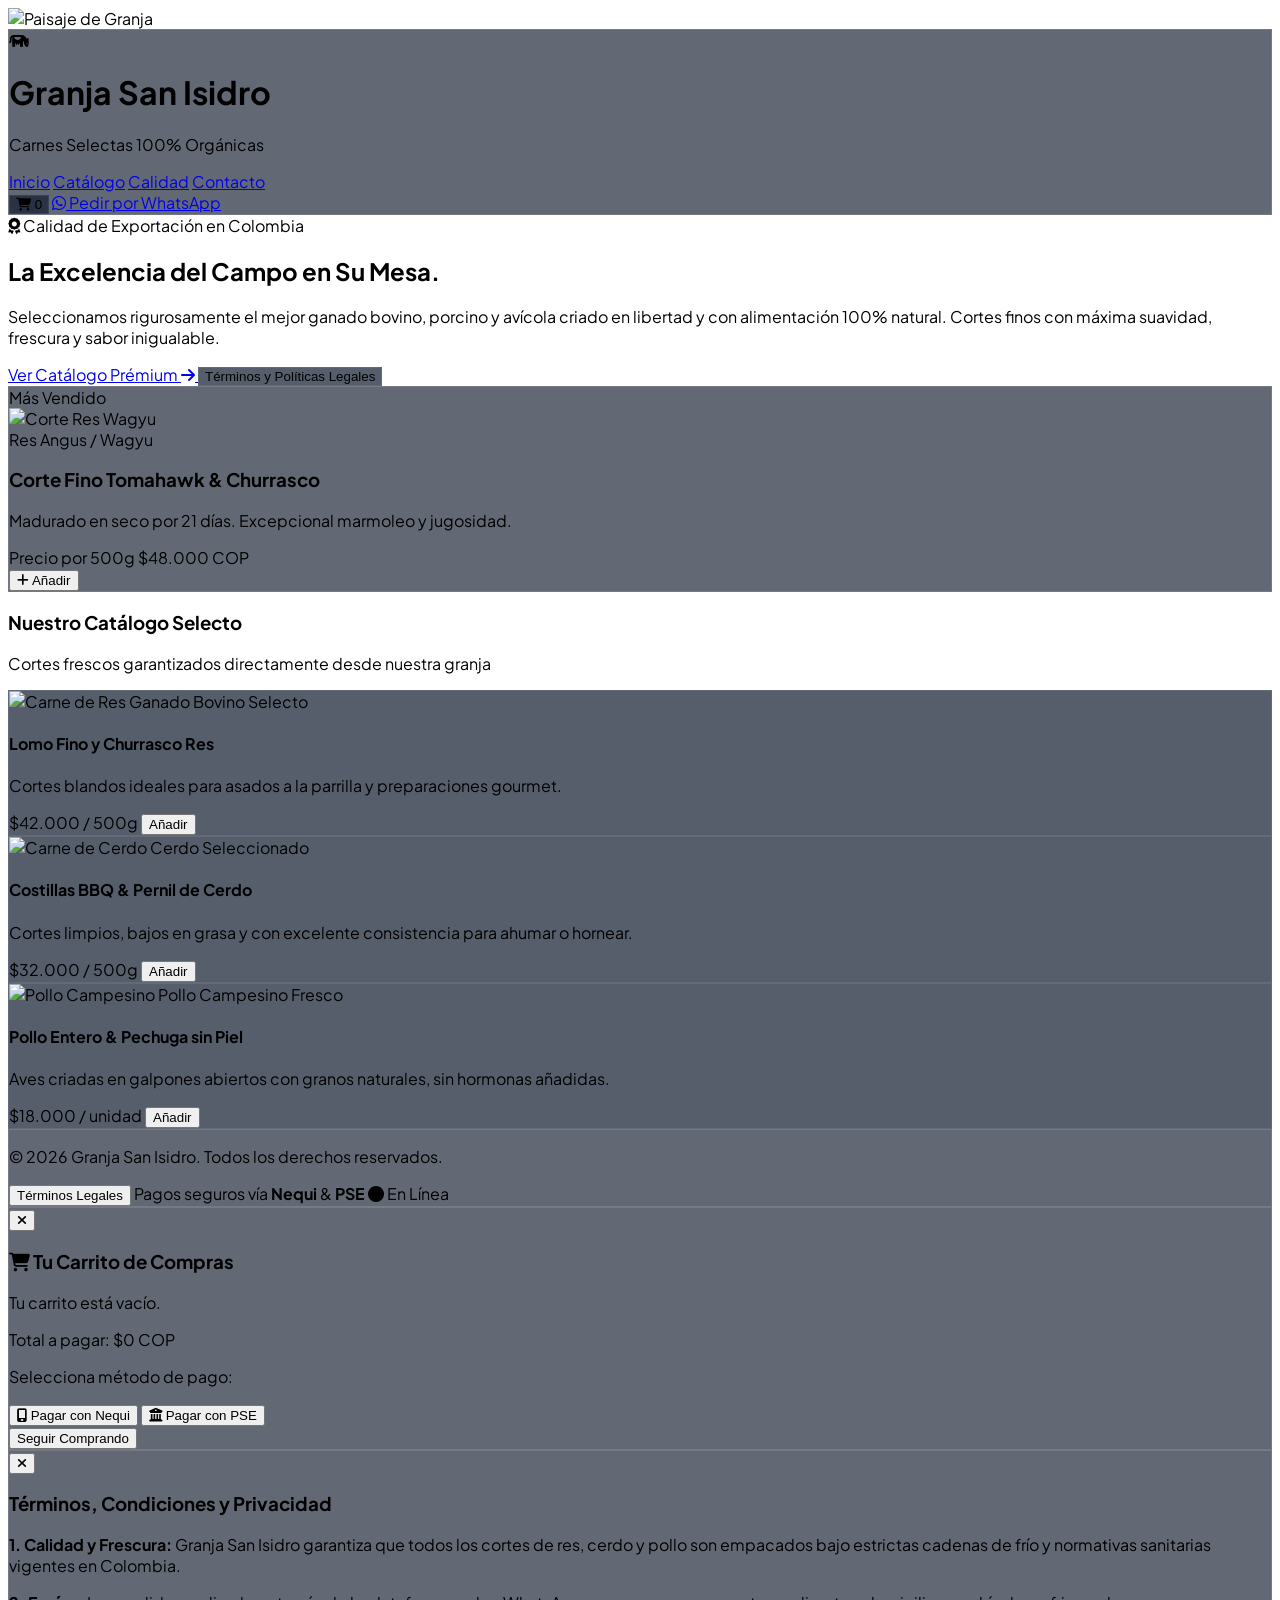
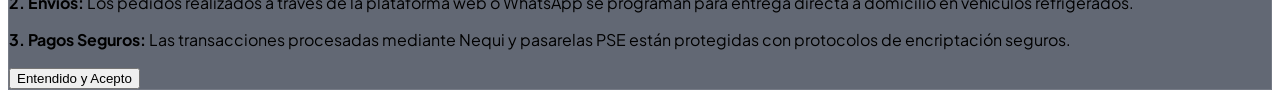
==== commit b2460f06: "Update index.html" ====
--- a/index.html
+++ b/index.html
@@ -1,665 +1,318 @@
 <!DOCTYPE html>
-<html lang="es" class="scroll-smooth">
+<html lang="es">
 <head>
     <meta charset="UTF-8">
     <meta name="viewport" content="width=device-width, initial-scale=1.0">
-    <title>Granja San Isidro | Carnes Premium y Ganado Selecto</title>
+    <title>Granja San Isidro | Carnes Prémium de Exportación</title>
     <!-- Tailwind CSS CDN -->
     <script src="https://cdn.tailwindcss.com"></script>
-    <!-- FontAwesome Icons -->
+    <!-- FontAwesome para iconos -->
     <link rel="stylesheet" href="https://cdnjs.cloudflare.com/ajax/libs/font-awesome/6.4.0/css/all.min.css">
-    <!-- Google Fonts: Inter -->
-    <link href="https://fonts.googleapis.com/css2?family=Inter:wght@300;400;500;600;700;800&display=swap" rel="stylesheet">
-    <script>
-        tailwind.config = {
-            theme: {
-                extend: {
-                    fontFamily: {
-                        sans: ['Inter', 'sans-serif'],
-                    },
-                    colors: {
-                        amberGold: {
-                            500: '#d97706',
-                            600: '#b45309',
-                        },
-                        meatRed: {
-                            600: '#991b1b',
-                            700: '#7f1d1d',
-                        },
-                        whatsappGreen: {
-                            500: '#25D366',
-                            600: '#1EBE5D'
-                        }
-                    }
-                }
-            }
-        }
-    </script>
     <style>
-        /* Fondo con la imagen de la granja proporcionada y gradiente de capa oscura para legibilidad perfecta */
+        @import url('https://fonts.googleapis.com/css2?family=Plus+Jakarta+Sans:wght@300;400;500;600;700;800&display=swap');
         body {
-            background-image: linear-gradient(rgba(10, 8, 6, 0.82), rgba(15, 12, 10, 0.90)), url('https://images.unsplash.com/photo-1500595046743-cd271d694d30?q=80&w=1920&auto=format&fit=crop');
-            background-size: cover;
-            background-position: center;
-            background-attachment: fixed;
-        }
+            font-family: 'Plus Jakarta Sans', sans-serif;
+        }
+        /* Efecto de capas flotantes (Glassmorphism) */
         .glass-panel {
-            background: rgba(20, 16, 14, 0.78);
-            backdrop-filter: blur(14px);
-            -webkit-backdrop-filter: blur(14px);
-            border: 1px solid rgba(217, 119, 6, 0.15);
-        }
-        .glass-nav {
-            background: rgba(12, 10, 8, 0.88);
+            background: rgba(15, 23, 42, 0.65);
             backdrop-filter: blur(16px);
             -webkit-backdrop-filter: blur(16px);
-            border-bottom: 1px solid rgba(217, 119, 6, 0.2);
+            border: 1px solid rgba(255, 255, 255, 0.12);
+        }
+        .glass-card {
+            background: rgba(30, 41, 59, 0.75);
+            backdrop-filter: blur(12px);
+            -webkit-backdrop-filter: blur(12px);
+            border: 1px solid rgba(255, 255, 255, 0.08);
         }
     </style>
 </head>
-<body class="text-gray-100 font-sans antialiased min-h-screen flex flex-col selection:bg-amber-600 selection:text-white">
-
-    <!-- Navegación Fija Moderna -->
-    <header class="fixed top-0 left-0 right-0 z-50 glass-nav transition-all duration-300" id="navbar">
-        <div class="max-w-7xl mx-auto px-4 sm:px-6 lg:px-8 h-20 flex items-center justify-between">
-            <div class="flex items-center space-x-3 cursor-pointer" onclick="window.scrollTo({top: 0, behavior: 'smooth'})">
-                <div class="w-11 h-11 rounded-2xl bg-gradient-to-br from-amber-600 to-amber-800 flex items-center justify-center text-white font-bold text-xl shadow-lg shadow-amber-900/40">
+<body class="bg-slate-950 text-white min-h-screen relative overflow-x-hidden flex flex-col justify-between">
+
+    <!-- IMAGEN DE FONDO EN CAPA INFERIOR -->
+    <div class="fixed inset-0 z-0">
+        <!-- Puedes cambiar esta URL por el enlace directo de tu imagen de la granja en GitHub o una URL externa -->
+        <img src="https://images.unsplash.com/photo-1500595046743-cd271d694d30?q=80&w=2000&auto=format&fit=crop" alt="Paisaje de Granja" class="w-full h-full object-cover object-center filter brightness-90">
+        <!-- Capa de oscurecimiento cinematográfico para legibilidad -->
+        <div class="absolute inset-0 bg-gradient-to-r from-slate-950/90 via-slate-950/60 to-slate-950/40"></div>
+    </div>
+
+    <!-- CONTENEDOR PRINCIPAL FLOTANTE (ESTILO CAPAS) -->
+    <div class="relative z-10 flex flex-col min-h-screen p-4 md:p-8 max-w-7xl mx-auto w-full justify-between">
+
+        <!-- HEADER / NAVEGACIÓN SUPERIOR FLOTANTE -->
+        <header class="flex flex-col md:flex-row justify-between items-center glass-panel px-6 py-4 rounded-2xl shadow-2xl gap-4">
+            <div class="flex items-center space-x-3">
+                <div class="w-10 h-10 rounded-xl bg-amber-600 flex items-center justify-center font-bold text-xl text-white shadow-lg shadow-amber-600/30">
                     <i class="fa-solid fa-cow"></i>
                 </div>
                 <div>
-                    <span class="text-xl font-extrabold tracking-tight text-white block">SAN ISIDRO</span>
-                    <span class="text-xs text-amber-500 font-semibold tracking-widest uppercase">Carnes & Ganado Selecto</span>
-                </div>
-            </div>
-
-            <!-- Menú central -->
-            <nav class="hidden md:flex items-center space-x-8 text-sm font-medium">
-                <a href="#inicio" class="text-gray-300 hover:text-amber-400 transition">Inicio</a>
-                <a href="#catalogo" class="text-gray-300 hover:text-amber-400 transition">Cortes Premium</a>
-                <a href="#trazabilidad" class="text-gray-300 hover:text-amber-400 transition">Trazabilidad</a>
-                <a href="#contacto" class="text-gray-300 hover:text-amber-400 transition">Contacto</a>
+                    <h1 class="text-lg font-bold tracking-tight text-white">Granja San Isidro</h1>
+                    <p class="text-xs text-amber-400 font-medium tracking-wide uppercase">Carnes Selectas 100% Orgánicas</p>
+                </div>
+            </div>
+
+            <!-- Menú central estilo píldoras flotantes -->
+            <nav class="flex flex-wrap items-center justify-center gap-2 bg-slate-900/50 p-1.5 rounded-full border border-white/10">
+                <a href="#inicio" class="px-4 py-2 text-xs font-semibold rounded-full bg-amber-600 text-white shadow-md transition">Inicio</a>
+                <a href="#catalogo" class="px-4 py-2 text-xs font-medium rounded-full hover:bg-white/10 text-slate-200 transition">Catálogo</a>
+                <a href="#nosotros" class="px-4 py-2 text-xs font-medium rounded-full hover:bg-white/10 text-slate-200 transition">Calidad</a>
+                <a href="#contacto" class="px-4 py-2 text-xs font-medium rounded-full hover:bg-white/10 text-slate-200 transition">Contacto</a>
             </nav>
 
-            <!-- Acciones derecha -->
-            <div class="flex items-center space-x-4">
-                <button onclick="toggleCart()" class="relative bg-zinc-900/90 hover:bg-zinc-800 p-2.5 rounded-2xl text-white transition border border-amber-600/30 flex items-center justify-center w-12 h-12 focus:outline-none shadow-lg">
-                    <i class="fa-solid fa-shopping-bag text-lg text-amber-500"></i>
-                    <span id="cart-badge" class="absolute -top-1 -right-1 bg-amber-600 text-white text-xs font-bold rounded-full w-5 h-5 flex items-center justify-center shadow-md scale-0 transition-transform duration-300">0</span>
+            <!-- Acciones rápidas (Carrito y Pedido) -->
+            <div class="flex items-center gap-3">
+                <button onclick="toggleCart()" class="relative p-2.5 rounded-xl glass-card hover:bg-white/10 transition text-amber-400 flex items-center gap-2 px-4">
+                    <i class="fa-solid fa-cart-shopping"></i>
+                    <span class="text-xs font-bold" id="cart-count">0</span>
                 </button>
-            </div>
-        </div>
-    </header>
-
-    <!-- Contenido Principal -->
-    <main class="flex-grow pt-24">
-        
-        <!-- Sección Hero -->
-        <section id="inicio" class="relative py-20 lg:py-32 overflow-hidden">
-            <div class="max-w-7xl mx-auto px-4 sm:px-6 lg:px-8 relative z-10">
-                <div class="grid grid-cols-1 lg:grid-cols-12 gap-12 items-center">
-                    <div class="lg:col-span-7 space-y-6">
-                        <div class="inline-flex items-center space-x-2 px-4 py-2 rounded-full bg-amber-950/60 border border-amber-700/40 text-amber-400 text-xs font-semibold tracking-wide uppercase">
-                            <span class="w-2.5 h-2.5 rounded-full bg-amber-500 animate-pulse"></span>
-                            <span>Ganado 100% de Exportación y Pastoreo Libre</span>
-                        </div>
-                        <h1 class="text-4xl sm:text-5xl lg:text-6xl font-extrabold tracking-tight text-white leading-tight">
-                            La Máxima Expresión del Sabor <span class="text-transparent bg-clip-text bg-gradient-to-r from-amber-400 to-amber-600">de la Granja a su Mesa</span>
-                        </h1>
-                        <p class="text-lg text-gray-300 max-w-2xl leading-relaxed">
-                            Selección exclusiva de res Angus/Brahman, cerdo Duroc y pollo campestre. Cortes con marmoleo superior, madurados en frío y empacados al vacío para garantizar ternura y calidad insuperable.
-                        </p>
-                        <div class="flex flex-col sm:flex-row space-y-4 sm:space-y-0 sm:space-x-4 pt-4">
-                            <a href="#catalogo" class="inline-flex items-center justify-center px-8 py-4 rounded-2xl bg-amber-600 hover:bg-amber-700 text-white font-bold shadow-xl shadow-amber-900/40 transition transform hover:-translate-y-0.5">
-                                Ver Catálogo y Precios <i class="fa-solid fa-arrow-right ml-2"></i>
-                            </a>
-                            <a href="https://wa.me/573000000000?text=Hola,%20deseo%20asesoría%20sobre%20cortes%20finos%20de%20carne" target="_blank" class="inline-flex items-center justify-center px-8 py-4 rounded-2xl bg-zinc-900/90 hover:bg-zinc-800 text-white font-bold border border-zinc-700 transition">
-                                <i class="fa-brands fa-whatsapp text-whatsappGreen-500 text-xl mr-2"></i> Asesoría WhatsApp
-                            </a>
-                        </div>
-                    </div>
-                    <div class="lg:col-span-5">
-                        <div class="glass-panel p-6 rounded-3xl shadow-2xl relative overflow-hidden group">
-                            <div class="absolute top-0 right-0 bg-amber-600 text-white text-xs font-extrabold px-4 py-1.5 rounded-bl-2xl uppercase tracking-wider shadow-md">Especialidad</div>
-                            <img src="https://images.unsplash.com/photo-1607623814075-e51df1bdc82f?q=80&w=800&auto=format&fit=crop" alt="Corte Ribeye Angus" class="w-full h-64 object-cover rounded-2xl mb-4 group-hover:scale-105 transition duration-500">
-                            <h3 class="text-xl font-bold text-white mb-1">Ribeye Angus Grado Premium</h3>
-                            <p class="text-sm text-gray-300 mb-4">Infiltración de grasa intramuscular superior, jugosidad extrema para parrilladas exigentes.</p>
-                            <div class="flex items-center justify-between">
-                                <span class="text-2xl font-black text-amber-400">$68.000 <span class="text-xs text-gray-400 font-normal">/ 500g</span></span>
-                                <button onclick="quickAdd('Ribeye Angus', 68000, 'https://images.unsplash.com/photo-1607623814075-e51df1bdc82f?q=80&w=800&auto=format&fit=crop')" class="bg-amber-600 hover:bg-amber-700 text-white px-4 py-2.5 rounded-xl text-sm font-bold transition flex items-center shadow-md">
-                                    <i class="fa-solid fa-plus mr-1"></i> Agregar
-                                </button>
-                            </div>
-                        </div>
+                <a href="https://wa.me/573000000000?text=Hola,%20deseo%20hacer%20un%20pedido%20de%20carnes%20prémium%20de%20la%20Granja%20San%20Isidro." target="_blank" class="bg-emerald-600 hover:bg-emerald-500 text-white text-xs font-semibold px-5 py-3 rounded-xl shadow-lg shadow-emerald-600/30 transition flex items-center gap-2">
+                    <i class="fa-brands fa-whatsapp text-base"></i> Pedir por WhatsApp
+                </a>
+            </div>
+        </header>
+
+        <!-- SECCIÓN HERO / CONTENIDO PRINCIPAL -->
+        <main id="inicio" class="grid grid-cols-1 lg:grid-cols-12 gap-8 my-auto py-12 items-center">
+            
+            <!-- Columna Izquierda: Título y Llamado a la acción -->
+            <div class="lg:col-span-7 space-y-6">
+                <div class="inline-flex items-center gap-2 px-3 py-1 rounded-full bg-amber-500/10 border border-amber-500/30 text-amber-400 text-xs font-semibold tracking-wider uppercase">
+                    <i class="fa-solid fa-award"></i> Calidad de Exportación en Colombia
+                </div>
+                <h2 class="text-4xl md:text-6xl font-extrabold tracking-tight leading-tight">
+                    La Excelencia del Campo en <span class="text-amber-500">Su Mesa</span>.
+                </h2>
+                <p class="text-slate-300 text-sm md:text-base leading-relaxed max-w-xl font-light">
+                    Seleccionamos rigurosamente el mejor ganado bovino, porcino y avícola criado en libertad y con alimentación 100% natural. Cortes finos con máxima suavidad, frescura y sabor inigualable.
+                </p>
+                <div class="flex flex-wrap gap-4 pt-2">
+                    <a href="#catalogo" class="bg-amber-600 hover:bg-amber-500 text-white font-semibold text-sm px-7 py-3.5 rounded-2xl shadow-xl shadow-amber-600/30 transition flex items-center gap-2">
+                        Ver Catálogo Prémium <i class="fa-solid fa-arrow-right text-xs"></i>
+                    </a>
+                    <button onclick="openLegalModal()" class="glass-card hover:bg-white/10 text-slate-200 font-medium text-sm px-6 py-3.5 rounded-2xl transition">
+                        Términos y Políticas Legales
+                    </button>
+                </div>
+            </div>
+
+            <!-- Columna Derecha: Tarjeta Flotante Interactiva de Producto Destacado -->
+            <div class="lg:col-span-5 flex justify-center">
+                <div class="glass-panel p-6 rounded-3xl shadow-2xl max-w-sm w-full relative border border-white/15">
+                    <div class="absolute -top-3 -right-3 bg-amber-500 text-slate-950 font-extrabold text-xs px-3 py-1 rounded-full shadow-lg">
+                        Más Vendido
+                    </div>
+                    <div class="rounded-2xl overflow-hidden h-48 mb-4 relative">
+                        <img src="https://images.unsplash.com/photo-1544025162-d76694265947?q=80&w=800&auto=format&fit=crop" alt="Corte Res Wagyu" class="w-full h-full object-cover">
+                        <div class="absolute bottom-3 left-3 bg-slate-950/80 backdrop-blur-md px-3 py-1 rounded-lg text-xs font-semibold text-amber-400">
+                            Res Angus / Wagyu
+                        </div>
+                    </div>
+                    <h3 class="font-bold text-lg text-white mb-1">Corte Fino Tomahawk & Churrasco</h3>
+                    <p class="text-xs text-slate-400 mb-4">Madurado en seco por 21 días. Excepcional marmoleo y jugosidad.</p>
+                    <div class="flex items-center justify-between">
+                        <div>
+                            <span class="text-xs text-slate-400 block">Precio por 500g</span>
+                            <span class="text-lg font-extrabold text-amber-400">$48.000 COP</span>
+                        </div>
+                        <button onclick="addToCart('Corte Tomahawk Res', 48000)" class="bg-amber-600 hover:bg-amber-500 text-white text-xs font-bold px-4 py-2.5 rounded-xl transition shadow-md">
+                            <i class="fa-solid fa-plus"></i> Añadir
+                        </button>
+                    </div>
+                </div>
+            </div>
+
+        </main>
+
+        <!-- SECCIÓN DE CATÁLOGO COMPLETO -->
+        <section id="catalogo" class="py-12 my-8">
+            <div class="text-center mb-10">
+                <h3 class="text-2xl md:text-3xl font-bold tracking-tight text-white mb-2">Nuestro Catálogo Selecto</h3>
+                <p class="text-xs text-slate-400 uppercase tracking-widest">Cortes frescos garantizados directamente desde nuestra granja</p>
+            </div>
+
+            <div class="grid grid-cols-1 md:grid-cols-3 gap-6">
+                <!-- Producto 1: Res -->
+                <div class="glass-card rounded-3xl p-5 flex flex-col justify-between hover:border-amber-500/50 transition">
+                    <div>
+                        <div class="h-44 rounded-2xl overflow-hidden mb-4 relative">
+                            <img src="https://images.unsplash.com/photo-1603048588665-791ca8aea617?q=80&w=600&auto=format&fit=crop" class="w-full h-full object-cover" alt="Carne de Res">
+                            <span class="absolute top-3 left-3 bg-red-600 text-white text-[10px] font-bold px-2.5 py-1 rounded-md">Ganado Bovino Selecto</span>
+                        </div>
+                        <h4 class="font-bold text-lg mb-1">Lomo Fino y Churrasco Res</h4>
+                        <p class="text-xs text-slate-300 mb-4">Cortes blandos ideales para asados a la parrilla y preparaciones gourmet.</p>
+                    </div>
+                    <div class="flex items-center justify-between pt-4 border-t border-white/10">
+                        <span class="text-amber-400 font-extrabold">$42.000 <span class="text-xs font-normal text-slate-400">/ 500g</span></span>
+                        <button onclick="addToCart('Lomo Fino de Res', 42000)" class="bg-amber-600 hover:bg-amber-500 text-white text-xs font-bold px-4 py-2 rounded-xl transition">Añadir</button>
+                    </div>
+                </div>
+
+                <!-- Producto 2: Cerdo -->
+                <div class="glass-card rounded-3xl p-5 flex flex-col justify-between hover:border-amber-500/50 transition">
+                    <div>
+                        <div class="h-44 rounded-2xl overflow-hidden mb-4 relative">
+                            <img src="https://images.unsplash.com/photo-1607623814075-eaf1df15c0e3?q=80&w=600&auto=format&fit=crop" class="w-full h-full object-cover" alt="Carne de Cerdo">
+                            <span class="absolute top-3 left-3 bg-pink-600 text-white text-[10px] font-bold px-2.5 py-1 rounded-md">Cerdo Seleccionado</span>
+                        </div>
+                        <h4 class="font-bold text-lg mb-1">Costillas BBQ & Pernil de Cerdo</h4>
+                        <p class="text-xs text-slate-300 mb-4">Cortes limpios, bajos en grasa y con excelente consistencia para ahumar o hornear.</p>
+                    </div>
+                    <div class="flex items-center justify-between pt-4 border-t border-white/10">
+                        <span class="text-amber-400 font-extrabold">$32.000 <span class="text-xs font-normal text-slate-400">/ 500g</span></span>
+                        <button onclick="addToCart('Costillas de Cerdo', 32000)" class="bg-amber-600 hover:bg-amber-500 text-white text-xs font-bold px-4 py-2 rounded-xl transition">Añadir</button>
+                    </div>
+                </div>
+
+                <!-- Producto 3: Pollo -->
+                <div class="glass-card rounded-3xl p-5 flex flex-col justify-between hover:border-amber-500/50 transition">
+                    <div>
+                        <div class="h-44 rounded-2xl overflow-hidden mb-4 relative">
+                            <img src="https://images.unsplash.com/photo-1587593810167-a84920ea0781?q=80&w=600&auto=format&fit=crop" class="w-full h-full object-cover" alt="Pollo Campesino">
+                            <span class="absolute top-3 left-3 bg-amber-600 text-white text-[10px] font-bold px-2.5 py-1 rounded-md">Pollo Campesino Fresco</span>
+                        </div>
+                        <h4 class="font-bold text-lg mb-1">Pollo Entero & Pechuga sin Piel</h4>
+                        <p class="text-xs text-slate-300 mb-4">Aves criadas en galpones abiertos con granos naturales, sin hormonas añadidas.</p>
+                    </div>
+                    <div class="flex items-center justify-between pt-4 border-t border-white/10">
+                        <span class="text-amber-400 font-extrabold">$18.000 <span class="text-xs font-normal text-slate-400">/ unidad</span></span>
+                        <button onclick="addToCart('Pollo Campesino Fresco', 18000)" class="bg-amber-600 hover:bg-amber-500 text-white text-xs font-bold px-4 py-2 rounded-xl transition">Añadir</button>
                     </div>
                 </div>
             </div>
         </section>
 
-        <!-- Sección de Catálogo de Cortes -->
-        <section id="catalogo" class="py-20 relative">
-            <div class="max-w-7xl mx-auto px-4 sm:px-6 lg:px-8">
-                <div class="text-center max-w-3xl mx-auto mb-16">
-                    <h2 class="text-3xl sm:text-4xl font-extrabold text-white tracking-tight mb-4">Nuestros Cortes y Ganado Selecto</h2>
-                    <p class="text-gray-300 text-base">Explore la máxima calidad en carnes de res, cerdo y pollo con trazabilidad garantizada desde nuestra granja.</p>
-                    
-                    <!-- Botones de Filtrado -->
-                    <div class="flex flex-wrap justify-center gap-3 mt-8">
-                        <button onclick="filterProducts('all')" class="filter-btn px-6 py-3 rounded-2xl text-sm font-bold bg-amber-600 text-white transition shadow-lg shadow-amber-900/40" data-filter="all">Todos los Productos</button>
-                        <button onclick="filterProducts('res')" class="filter-btn px-6 py-3 rounded-2xl text-sm font-bold bg-zinc-900/80 text-gray-300 hover:bg-zinc-800 transition border border-zinc-800" data-filter="res">Res Selecta</button>
-                        <button onclick="filterProducts('cerdo')" class="filter-btn px-6 py-3 rounded-2xl text-sm font-bold bg-zinc-900/80 text-gray-300 hover:bg-zinc-800 transition border border-zinc-800" data-filter="cerdo">Cerdo Duroc</button>
-                        <button onclick="filterProducts('pollo')" class="filter-btn px-6 py-3 rounded-2xl text-sm font-bold bg-zinc-900/80 text-gray-300 hover:bg-zinc-800 transition border border-zinc-800" data-filter="pollo">Pollo Campestre</button>
-                    </div>
-                </div>
-
-                <!-- Grid de Productos -->
-                <div id="products-grid" class="grid grid-cols-1 sm:grid-cols-2 lg:grid-cols-3 gap-8">
-                    <!-- Producto 1 -->
-                    <div class="product-card glass-panel rounded-3xl overflow-hidden flex flex-col transition duration-300 hover:-translate-y-1 hover:border-amber-500/50 shadow-xl" data-category="res">
-                        <div class="relative h-60 overflow-hidden">
-                            <span class="absolute top-3 left-3 z-10 bg-black/70 backdrop-blur-md text-amber-400 text-xs font-bold px-3 py-1 rounded-full border border-amber-500/30">Res Selecta</span>
-                            <img src="https://images.unsplash.com/photo-1558030006-450675393462?q=80&w=800&auto=format&fit=crop" alt="Churrasco Angus" class="w-full h-full object-cover transition duration-500 hover:scale-105">
-                        </div>
-                        <div class="p-6 flex flex-col flex-grow">
-                            <h3 class="text-xl font-bold text-white mb-2">Churrasco Angus Premium</h3>
-                            <p class="text-sm text-gray-300 mb-6 flex-grow">Corte magro con veteado perfecto ideal para parrilla y término medio.</p>
-                            <div class="flex items-center justify-between pt-4 border-t border-zinc-800/80">
-                                <div>
-                                    <span class="text-xs text-gray-400 block">Precio por 500g</span>
-                                    <span class="text-xl font-extrabold text-white">$55.000</span>
-                                </div>
-                                <button onclick="addToCart('Churrasco Angus Premium', 55000, 'https://images.unsplash.com/photo-1558030006-450675393462?q=80&w=800&auto=format&fit=crop')" class="bg-amber-600 hover:bg-amber-700 text-white p-3 rounded-2xl font-medium transition flex items-center justify-center w-12 h-12 shadow-lg shadow-amber-900/40">
-                                    <i class="fa-solid fa-cart-plus"></i>
-                                </button>
-                            </div>
-                        </div>
-                    </div>
-
-                    <!-- Producto 2 -->
-                    <div class="product-card glass-panel rounded-3xl overflow-hidden flex flex-col transition duration-300 hover:-translate-y-1 hover:border-amber-500/50 shadow-xl" data-category="res">
-                        <div class="relative h-60 overflow-hidden">
-                            <span class="absolute top-3 left-3 z-10 bg-black/70 backdrop-blur-md text-amber-400 text-xs font-bold px-3 py-1 rounded-full border border-amber-500/30">Res Selecta</span>
-                            <img src="https://images.unsplash.com/photo-1615937657715-bc7b41996ae9?q=80&w=800&auto=format&fit=crop" alt="Tomahawk" class="w-full h-full object-cover transition duration-500 hover:scale-105">
-                        </div>
-                        <div class="p-6 flex flex-col flex-grow">
-                            <h3 class="text-xl font-bold text-white mb-2">Tomahawk Steak de Res</h3>
-                            <p class="text-sm text-gray-300 mb-6 flex-grow">Corte imponente con hueso largo, máxima suavidad y sabor inigualable.</p>
-                            <div class="flex items-center justify-between pt-4 border-t border-zinc-800/80">
-                                <div>
-                                    <span class="text-xs text-gray-400 block">Precio por 1000g</span>
-                                    <span class="text-xl font-extrabold text-white">$95.000</span>
-                                </div>
-                                <button onclick="addToCart('Tomahawk Steak de Res', 95000, 'https://images.unsplash.com/photo-1615937657715-bc7b41996ae9?q=80&w=800&auto=format&fit=crop')" class="bg-amber-600 hover:bg-amber-700 text-white p-3 rounded-2xl font-medium transition flex items-center justify-center w-12 h-12 shadow-lg shadow-amber-900/40">
-                                    <i class="fa-solid fa-cart-plus"></i>
-                                </button>
-                            </div>
-                        </div>
-                    </div>
-
-                    <!-- Producto 3 -->
-                    <div class="product-card glass-panel rounded-3xl overflow-hidden flex flex-col transition duration-300 hover:-translate-y-1 hover:border-amber-500/50 shadow-xl" data-category="cerdo">
-                        <div class="relative h-60 overflow-hidden">
-                            <span class="absolute top-3 left-3 z-10 bg-black/70 backdrop-blur-md text-amber-400 text-xs font-bold px-3 py-1 rounded-full border border-amber-500/30">Cerdo Duroc</span>
-                            <img src="https://images.unsplash.com/photo-1544025162-d76694265947?q=80&w=800&auto=format&fit=crop" alt="Costillas BBQ" class="w-full h-full object-cover transition duration-500 hover:scale-105">
-                        </div>
-                        <div class="p-6 flex flex-col flex-grow">
-                            <h3 class="text-xl font-bold text-white mb-2">Costillas de Cerdo San Isidro</h3>
-                            <p class="text-sm text-gray-300 mb-6 flex-grow">Cortes tiernos de cerdo Duroc con carne jugosa perfecta para ahumados.</p>
-                            <div class="flex items-center justify-between pt-4 border-t border-zinc-800/80">
-                                <div>
-                                    <span class="text-xs text-gray-400 block">Precio por 800g</span>
-                                    <span class="text-xl font-extrabold text-white">$42.000</span>
-                                </div>
-                                <button onclick="addToCart('Costillas de Cerdo San Isidro', 42000, 'https://images.unsplash.com/photo-1544025162-d76694265947?q=80&w=800&auto=format&fit=crop')" class="bg-amber-600 hover:bg-amber-700 text-white p-3 rounded-2xl font-medium transition flex items-center justify-center w-12 h-12 shadow-lg shadow-amber-900/40">
-                                    <i class="fa-solid fa-cart-plus"></i>
-                                </button>
-                            </div>
-                        </div>
-                    </div>
-
-                    <!-- Producto 4 -->
-                    <div class="product-card glass-panel rounded-3xl overflow-hidden flex flex-col transition duration-300 hover:-translate-y-1 hover:border-amber-500/50 shadow-xl" data-category="cerdo">
-                        <div class="relative h-60 overflow-hidden">
-                            <span class="absolute top-3 left-3 z-10 bg-black/70 backdrop-blur-md text-amber-400 text-xs font-bold px-3 py-1 rounded-full border border-amber-500/30">Cerdo Duroc</span>
-                            <img src="https://images.unsplash.com/photo-1603048588665-791ca8aea617?q=80&w=800&auto=format&fit=crop" alt="Lomo de Cerdo" class="w-full h-full object-cover transition duration-500 hover:scale-105">
-                        </div>
-                        <div class="p-6 flex flex-col flex-grow">
-                            <h3 class="text-xl font-bold text-white mb-2">Lomo Fino de Cerdo</h3>
-                            <p class="text-sm text-gray-300 mb-6 flex-grow">Corte magro y suave, seleccionado para preparaciones gourmet y asados.</p>
-                            <div class="flex items-center justify-between pt-4 border-t border-zinc-800/80">
-                                <div>
-                                    <span class="text-xs text-gray-400 block">Precio por 500g</span>
-                                    <span class="text-xl font-extrabold text-white">$38.000</span>
-                                </div>
-                                <button onclick="addToCart('Lomo Fino de Cerdo', 38000, 'https://images.unsplash.com/photo-1603048588665-791ca8aea617?q=80&w=800&auto=format&fit=crop')" class="bg-amber-600 hover:bg-amber-700 text-white p-3 rounded-2xl font-medium transition flex items-center justify-center w-12 h-12 shadow-lg shadow-amber-900/40">
-                                    <i class="fa-solid fa-cart-plus"></i>
-                                </button>
-                            </div>
-                        </div>
-                    </div>
-
-                    <!-- Producto 5 -->
-                    <div class="product-card glass-panel rounded-3xl overflow-hidden flex flex-col transition duration-300 hover:-translate-y-1 hover:border-amber-500/50 shadow-xl" data-category="pollo">
-                        <div class="relative h-60 overflow-hidden">
-                            <span class="absolute top-3 left-3 z-10 bg-black/70 backdrop-blur-md text-amber-400 text-xs font-bold px-3 py-1 rounded-full border border-amber-500/30">Pollo Campestre</span>
-                            <img src="https://images.unsplash.com/photo-1587593810167-a84920ea0781?q=80&w=800&auto=format&fit=crop" alt="Pollo Entero Campestre" class="w-full h-full object-cover transition duration-500 hover:scale-105">
-                        </div>
-                        <div class="p-6 flex flex-col flex-grow">
-                            <h3 class="text-xl font-bold text-white mb-2">Pollo Entero Campestre Orgánico</h3>
-                            <p class="text-sm text-gray-300 mb-6 flex-grow">Crianza natural sin hormonas, carne firme, jugosa y de piel dorada crujiente.</p>
-                            <div class="flex items-center justify-between pt-4 border-t border-zinc-800/80">
-                                <div>
-                                    <span class="text-xs text-gray-400 block">Precio unidad (apx 2kg)</span>
-                                    <span class="text-xl font-extrabold text-white">$32.000</span>
-                                </div>
-                                <button onclick="addToCart('Pollo Entero Campestre Orgánico', 32000, 'https://images.unsplash.com/photo-1587593810167-a84920ea0781?q=80&w=800&auto=format&fit=crop')" class="bg-amber-600 hover:bg-amber-700 text-white p-3 rounded-2xl font-medium transition flex items-center justify-center w-12 h-12 shadow-lg shadow-amber-900/40">
-                                    <i class="fa-solid fa-cart-plus"></i>
-                                </button>
-                            </div>
-                        </div>
-                    </div>
-
-                    <!-- Producto 6 -->
-                    <div class="product-card glass-panel rounded-3xl overflow-hidden flex flex-col transition duration-300 hover:-translate-y-1 hover:border-amber-500/50 shadow-xl" data-category="pollo">
-                        <div class="relative h-60 overflow-hidden">
-                            <span class="absolute top-3 left-3 z-10 bg-black/70 backdrop-blur-md text-amber-400 text-xs font-bold px-3 py-1 rounded-full border border-amber-500/30">Pollo Campestre</span>
-                            <img src="https://images.unsplash.com/photo-1604908176997-125f2596f3c8?q=80&w=800&auto=format&fit=crop" alt="Pechugas de Pollo" class="w-full h-full object-cover transition duration-500 hover:scale-105">
-                        </div>
-                        <div class="p-6 flex flex-col flex-grow">
-                            <h3 class="text-xl font-bold text-white mb-2">Pechuga Deshuesada Premium</h3>
-                            <p class="text-sm text-gray-300 mb-6 flex-grow">Filetes limpios y frescos de pollo campestre, empacados al vacío.</p>
-                            <div class="flex items-center justify-between pt-4 border-t border-zinc-800/80">
-                                <div>
-                                    <span class="text-xs text-gray-400 block">Precio por 1000g</span>
-                                    <span class="text-xl font-extrabold text-white">$26.000</span>
-                                </div>
-                                <button onclick="addToCart('Pechuga Deshuesada Premium', 26000, 'https://images.unsplash.com/photo-1604908176997-125f2596f3c8?q=80&w=800&auto=format&fit=crop')" class="bg-amber-600 hover:bg-amber-700 text-white p-3 rounded-2xl font-medium transition flex items-center justify-center w-12 h-12 shadow-lg shadow-amber-900/40">
-                                    <i class="fa-solid fa-cart-plus"></i>
-                                </button>
-                            </div>
-                        </div>
-                    </div>
-                </div>
-            </div>
-        </section>
-
-        <!-- Sección Trazabilidad -->
-        <section id="trazabilidad" class="py-20 bg-black/50 border-y border-amber-600/20 relative">
-            <div class="max-w-7xl mx-auto px-4 sm:px-6 lg:px-8">
-                <div class="grid grid-cols-1 lg:grid-cols-2 gap-12 items-center">
-                    <div class="space-y-6">
-                        <span class="text-amber-500 font-bold text-sm tracking-widest uppercase">Calidad Certificada</span>
-                        <h2 class="text-3xl sm:text-4xl font-extrabold text-white">De Nuestra Granja Sostenible Hasta Su Cocina</h2>
-                        <p class="text-gray-300 leading-relaxed">
-                            En Granja San Isidro controlamos cada fase: desde la alimentación de nuestro ganado en praderas naturales hasta los rigurosos procesos de cadena de frío y empaque al vacío con estándares internacionales.
-                        </p>
-                        <div class="grid grid-cols-2 gap-6 pt-4">
-                            <div class="glass-panel p-6 rounded-3xl">
-                                <div class="text-amber-500 text-3xl font-black mb-1">100%</div>
-                                <div class="text-sm text-gray-300">Alimentación natural a pasto</div>
-                            </div>
-                            <div class="glass-panel p-6 rounded-3xl">
-                                <div class="text-amber-500 text-3xl font-black mb-1">-2°C</div>
-                                <div class="text-sm text-gray-300">Cadena de frío ininterrumpida</div>
-                            </div>
-                        </div>
-                    </div>
-                    <div class="relative">
-                        <div class="glass-panel p-4 rounded-3xl">
-                            <img src="https://images.unsplash.com/photo-1500595046743-cd271d694d30?q=80&w=1000&auto=format&fit=crop" alt="Granja San Isidro" class="w-full h-80 object-cover rounded-2xl shadow-xl">
-                        </div>
-                    </div>
-                </div>
-            </div>
-        </section>
-
-        <!-- Sección de Contacto -->
-        <section id="contacto" class="py-20">
-            <div class="max-w-7xl mx-auto px-4 sm:px-6 lg:px-8">
-                <div class="glass-panel p-8 sm:p-12 rounded-3xl max-w-4xl mx-auto text-center space-y-6 shadow-2xl">
-                    <h2 class="text-3xl font-extrabold text-white">¿Desea pedidos institucionales o asesoría personalizada?</h2>
-                    <p class="text-gray-300 max-w-xl mx-auto">Comuníquese directamente con nuestros asesores comerciales por WhatsApp para coordinar despachos especiales o cortes a la medida.</p>
-                    <a href="https://wa.me/573000000000?text=Hola,%20quisiera%20más%20información%20sobre%20pedidos%20de%20carne" target="_blank" class="inline-flex items-center justify-center px-8 py-4 rounded-2xl bg-whatsappGreen-500 hover:bg-whatsappGreen-600 text-white font-bold text-base shadow-xl shadow-whatsappGreen-500/30 transition transform hover:scale-105">
-                        <i class="fa-brands fa-whatsapp text-2xl mr-3"></i> Chatear con Asesor WhatsApp
-                    </a>
-                </div>
-            </div>
-        </section>
-    </main>
-
-    <!-- Footer & Térmicos Legales -->
-    <footer class="bg-black/90 border-t border-amber-600/20 text-gray-400 py-12">
-        <div class="max-w-7xl mx-auto px-4 sm:px-6 lg:px-8">
-            <div class="grid grid-cols-1 md:grid-cols-4 gap-8 mb-8">
-                <div class="space-y-4 md:col-span-2">
-                    <div class="flex items-center space-x-3">
-                        <div class="w-9 h-9 rounded-xl bg-amber-600 flex items-center justify-center text-white font-bold">
-                            <i class="fa-solid fa-cow text-sm"></i>
-                        </div>
-                        <span class="text-lg font-bold text-white tracking-wider">GRANJA SAN ISIDRO</span>
-                    </div>
-                    <p class="text-sm text-gray-400 max-w-md">
-                        Ganadería sostenible y producción de carne bovina, porcina y avícola de alta calidad con estándares internacionales de inocuidad y sabor.
-                    </p>
-                </div>
-                <div>
-                    <h4 class="text-white font-semibold mb-4 text-sm uppercase tracking-wider">Enlaces</h4>
-                    <ul class="space-y-2 text-sm">
-                        <li><a href="#inicio" class="hover:text-white transition">Inicio</a></li>
-                        <li><a href="#catalogo" class="hover:text-white transition">Cortes Premium</a></li>
-                        <li><a href="#trazabilidad" class="hover:text-white transition">Trazabilidad</a></li>
-                        <li><a href="#contacto" class="hover:text-white transition">Contacto</a></li>
-                    </ul>
-                </div>
-                <div>
-                    <h4 class="text-white font-semibold mb-4 text-sm uppercase tracking-wider">Métodos de Pago</h4>
-                    <div class="flex flex-wrap gap-2 text-xs">
-                        <span class="px-3 py-1.5 rounded-lg bg-zinc-900 text-purple-400 font-bold border border-purple-500/30">Nequi</span>
-                        <span class="px-3 py-1.5 rounded-lg bg-zinc-900 text-blue-400 font-bold border border-blue-500/30">PSE</span>
-                        <span class="px-3 py-1.5 rounded-lg bg-zinc-900 text-amber-400 font-bold border border-amber-500/30">Tarjetas</span>
-                    </div>
-                </div>
-            </div>
-            <div class="border-t border-zinc-800 pt-8 flex flex-col sm:flex-row justify-between items-center text-xs space-y-4 sm:space-y-0">
-                <p>&copy; 2026 Granja San Isidro. Todos los derechos reservados.</p>
-                <div class="flex space-x-6">
-                    <a href="#" onclick="openModal('terminos')" class="hover:text-white transition underline">Términos y Condiciones</a>
-                    <a href="#" onclick="openModal('privacidad')" class="hover:text-white transition underline">Política de Privacidad</a>
-                    <a href="#" onclick="openModal('legal')" class="hover:text-white transition underline">Aviso Legal Sanitario</a>
-                </div>
-            </div>
-        </div>
-    </footer>
-
-    <!-- Botón Flotante Oficial WhatsApp -->
-    <a href="https://wa.me/573000000000?text=Hola,%20deseo%20realizar%20un%20pedido%20de%20carnes" target="_blank" class="fixed bottom-6 right-6 z-50 bg-[#25D366] hover:bg-[#1EBE5D] text-white w-14 h-14 rounded-full flex items-center justify-center text-3xl shadow-2xl transition transform hover:scale-110 focus:outline-none" aria-label="WhatsApp">
-        <i class="fa-brands fa-whatsapp"></i>
-    </a>
-
-    <!-- Panel Lateral del Carrito -->
-    <div id="cart-drawer" class="fixed inset-0 z-50 overflow-hidden hidden">
-        <div class="absolute inset-0 bg-black/70 backdrop-blur-sm transition-opacity" onclick="toggleCart()"></div>
-        <div class="absolute inset-y-0 right-0 max-w-full flex pl-10">
-            <div class="w-screen max-w-md glass-panel bg-zinc-950/95 border-l border-amber-600/30 shadow-2xl flex flex-col">
-                <div class="p-6 border-b border-zinc-800 flex items-center justify-between">
-                    <div class="flex items-center space-x-2">
-                        <i class="fa-solid fa-shopping-bag text-amber-500 text-lg"></i>
-                        <h3 class="text-lg font-bold text-white">Su Carrito de Compras</h3>
-                    </div>
-                    <button onclick="toggleCart()" class="text-gray-400 hover:text-white p-2">
-                        <i class="fa-solid fa-xmark text-xl"></i>
+        <!-- FOOTER / PIE DE PÁGINA -->
+        <footer class="glass-panel px-6 py-6 rounded-2xl flex flex-col md:flex-row justify-between items-center text-xs text-slate-400 gap-4 mt-8">
+            <p>&copy; 2026 Granja San Isidro. Todos los derechos reservados.</p>
+            <div class="flex items-center gap-6">
+                <button onclick="openLegalModal()" class="hover:text-amber-400 transition">Términos Legales</button>
+                <span>Pagos seguros vía <strong>Nequi</strong> & <strong>PSE</strong></span>
+                <span class="text-emerald-400 font-semibold"><i class="fa-solid fa-circle text-[8px]"></i> En Línea</span>
+            </div>
+        </footer>
+
+    </div>
+
+    <!-- MODAL DEL CARRITO DE COMPRAS Y PAGOS (NEQUI / PSE) -->
+    <div id="cart-modal" class="fixed inset-0 z-50 bg-slate-950/80 backdrop-blur-md hidden flex items-center justify-center p-4">
+        <div class="glass-panel max-w-md w-full p-6 rounded-3xl shadow-2xl border border-white/20 relative">
+            <button onclick="toggleCart()" class="absolute top-4 right-4 text-slate-400 hover:text-white text-lg"><i class="fa-solid fa-xmark"></i></button>
+            <h3 class="text-xl font-bold mb-4 flex items-center gap-2"><i class="fa-solid fa-cart-shopping text-amber-500"></i> Tu Carrito de Compras</h3>
+            
+            <div id="cart-items" class="space-y-3 max-h-60 overflow-y-auto mb-4 pr-1 text-sm">
+                <!-- Se llena dinámicamente con JS -->
+                <p class="text-slate-400 text-center py-4">Tu carrito está vacío.</p>
+            </div>
+
+            <div class="border-t border-white/10 pt-4 mb-4 flex justify-between font-bold text-base">
+                <span>Total a pagar:</span>
+                <span id="cart-total" class="text-amber-400">$0 COP</span>
+            </div>
+
+            <!-- Simulación de pago Nequi / PSE -->
+            <div class="space-y-3 mb-6">
+                <p class="text-xs font-semibold text-slate-300">Selecciona método de pago:</p>
+                <div class="grid grid-cols-2 gap-3">
+                    <button onclick="checkout('Nequi')" class="p-3 rounded-xl bg-purple-900/40 border border-purple-500/50 hover:bg-purple-900/70 text-purple-200 text-xs font-bold transition flex items-center justify-center gap-2">
+                        <i class="fa-solid fa-mobile-screen"></i> Pagar con Nequi
                     </button>
-                </div>
-                <div id="cart-items" class="flex-grow overflow-y-auto p-6 space-y-4">
-                    <p class="text-gray-400 text-center py-12">Su carrito está vacío</p>
-                </div>
-                <div class="p-6 border-t border-zinc-800 bg-zinc-900/60 space-y-4">
-                    <div class="flex justify-between items-center text-lg font-bold">
-                        <span class="text-gray-300">Total a Pagar:</span>
-                        <span id="cart-total" class="text-amber-400">$0</span>
-                    </div>
-                    <button onclick="openCheckout()" id="checkout-btn" disabled class="w-full py-4 rounded-2xl bg-amber-600 hover:bg-amber-700 disabled:bg-zinc-800 disabled:text-zinc-500 text-white font-bold transition shadow-lg shadow-amber-900/30">
-                        Proceder al Pago Seguro
+                    <button onclick="checkout('PSE')" class="p-3 rounded-xl bg-blue-900/40 border border-blue-500/50 hover:bg-blue-900/70 text-blue-200 text-xs font-bold transition flex items-center justify-center gap-2">
+                        <i class="fa-solid fa-building-columns"></i> Pagar con PSE
                     </button>
                 </div>
             </div>
+
+            <button onclick="toggleCart()" class="w-full bg-slate-800 hover:bg-slate-700 text-white font-semibold text-xs py-3 rounded-xl transition">
+                Seguir Comprando
+            </button>
         </div>
     </div>
 
-    <!-- Modal de Checkout Nequi / PSE -->
-    <div id="checkout-modal" class="fixed inset-0 z-50 flex items-center justify-center hidden p-4">
-        <div class="absolute inset-0 bg-black/80 backdrop-blur-md" onclick="closeCheckout()"></div>
-        <div class="glass-panel w-full max-w-lg rounded-3xl p-6 sm:p-8 relative z-10 space-y-6 max-h-[90vh] overflow-y-auto border border-amber-600/30">
-            <div class="flex justify-between items-center border-b border-zinc-800 pb-4">
-                <h3 class="text-xl font-bold text-white">Pasarela de Pagos Seguros</h3>
-                <button onclick="closeCheckout()" class="text-gray-400 hover:text-white"><i class="fa-solid fa-xmark text-xl"></i></button>
-            </div>
-
-            <div class="space-y-3">
-                <label class="block text-sm font-semibold text-gray-300">Seleccione Método de Pago:</label>
-                <div class="grid grid-cols-2 gap-4">
-                    <label class="border border-zinc-700 hover:border-purple-500 p-4 rounded-2xl flex flex-col items-center cursor-pointer transition bg-zinc-900/80 has-[:checked]:border-purple-500 has-[:checked]:bg-purple-950/20">
-                        <input type="radio" name="payment_method" value="nequi" checked class="mb-2 accent-purple-600" onchange="switchPaymentMethod('nequi')">
-                        <span class="font-bold text-white text-sm">Nequi</span>
-                        <span class="text-xs text-purple-400 font-medium">Billetera Digital</span>
-                    </label>
-                    <label class="border border-zinc-700 hover:border-blue-500 p-4 rounded-2xl flex flex-col items-center cursor-pointer transition bg-zinc-900/80 has-[:checked]:border-blue-500 has-[:checked]:bg-blue-950/20">
-                        <input type="radio" name="payment_method" value="pse" class="mb-2 accent-blue-600" onchange="switchPaymentMethod('pse')">
-                        <span class="font-bold text-white text-sm">PSE</span>
-                        <span class="text-xs text-blue-400 font-medium">Débito Bancario</span>
-                    </label>
-                </div>
-            </div>
-
-            <form id="payment-form" onsubmit="processPayment(event)" class="space-y-4">
-                <div class="space-y-1">
-                    <label class="text-xs font-semibold text-gray-400">Nombre Completo</label>
-                    <input type="text" required class="w-full bg-zinc-900 border border-zinc-700 rounded-xl px-4 py-3 text-white text-sm focus:outline-none focus:border-amber-500" placeholder="Ej. Carlos Mendoza">
-                </div>
-                <div class="space-y-1">
-                    <label class="text-xs font-semibold text-gray-400">Correo Electrónico</label>
-                    <input type="email" required class="w-full bg-zinc-900 border border-zinc-700 rounded-xl px-4 py-3 text-white text-sm focus:outline-none focus:border-amber-500" placeholder="carlos@correo.com">
-                </div>
-                
-                <div id="nequi-fields" class="space-y-1">
-                    <label class="text-xs font-semibold text-gray-400">Número Celular Nequi</label>
-                    <input type="tel" id="nequi-phone" class="w-full bg-zinc-900 border border-zinc-700 rounded-xl px-4 py-3 text-white text-sm focus:outline-none focus:border-purple-500" placeholder="300 123 4567">
-                </div>
-
-                <div id="pse-fields" class="space-y-1 hidden">
-                    <label class="text-xs font-semibold text-gray-400">Seleccione su Banco</label>
-                    <select id="pse-bank" class="w-full bg-zinc-900 border border-zinc-700 rounded-xl px-4 py-3 text-white text-sm focus:outline-none focus:border-blue-500">
-                        <option value="bancolombia">Bancolombia</option>
-                        <option value="davivienda">Davivienda</option>
-                        <option value="bbva">BBVA Colombia</option>
-                        <option value="nequi_pse">Nequi / Davplata</option>
-                    </select>
-                </div>
-
-                <div class="space-y-1">
-                    <label class="text-xs font-semibold text-gray-400">Dirección de Entrega</label>
-                    <input type="text" required class="w-full bg-zinc-900 border border-zinc-700 rounded-xl px-4 py-3 text-white text-sm focus:outline-none focus:border-amber-500" placeholder="Calle 100 # 15-20, Apto 302">
-                </div>
-
-                <button type="submit" class="w-full py-4 rounded-2xl bg-amber-600 hover:bg-amber-700 text-white font-bold transition shadow-lg shadow-amber-900/40 mt-4">
-                    Autorizar Pago de <span id="modal-total">$0</span>
-                </button>
-            </form>
+    <!-- MODAL DE TÉRMINOS LEGALES -->
+    <div id="legal-modal" class="fixed inset-0 z-50 bg-slate-950/80 backdrop-blur-md hidden flex items-center justify-center p-4">
+        <div class="glass-panel max-w-lg w-full p-6 rounded-3xl shadow-2xl border border-white/20 relative">
+            <button onclick="openLegalModal()" class="absolute top-4 right-4 text-slate-400 hover:text-white text-lg"><i class="fa-solid fa-xmark"></i></button>
+            <h3 class="text-xl font-bold mb-3 text-amber-400">Términos, Condiciones y Privacidad</h3>
+            <div class="space-y-3 text-xs text-slate-300 max-h-72 overflow-y-auto pr-2 leading-relaxed">
+                <p><strong>1. Calidad y Frescura:</strong> Granja San Isidro garantiza que todos los cortes de res, cerdo y pollo son empacados bajo estrictas cadenas de frío y normativas sanitarias vigentes en Colombia.</p>
+                <p><strong>2. Envíos:</strong> Los pedidos realizados a través de la plataforma web o WhatsApp se programan para entrega directa a domicilio en vehículos refrigerados.</p>
+                <p><strong>3. Pagos Seguros:</strong> Las transacciones procesadas mediante Nequi y pasarelas PSE están protegidas con protocolos de encriptación seguros.</p>
+            </div>
+            <button onclick="openLegalModal()" class="w-full mt-5 bg-amber-600 hover:bg-amber-500 text-white font-semibold text-xs py-3 rounded-xl transition">
+                Entendido y Acepto
+            </button>
         </div>
     </div>
 
-    <!-- Modal de Términos Legales -->
-    <div id="legal-modal" class="fixed inset-0 z-50 flex items-center justify-center hidden p-4">
-        <div class="absolute inset-0 bg-black/80 backdrop-blur-md" onclick="closeModal()"></div>
-        <div class="glass-panel w-full max-w-2xl rounded-3xl p-6 sm:p-8 relative z-10 space-y-4 max-h-[85vh] overflow-y-auto border border-amber-600/30">
-            <div class="flex justify-between items-center border-b border-zinc-800 pb-3">
-                <h3 id="modal-title" class="text-xl font-bold text-white">Términos y Condiciones</h3>
-                <button onclick="closeModal()" class="text-gray-400 hover:text-white"><i class="fa-solid fa-xmark text-xl"></i></button>
-            </div>
-            <div id="modal-content" class="text-sm text-gray-300 space-y-3 leading-relaxed"></div>
-        </div>
-    </div>
-
-    <!-- Toast Notificación -->
-    <div id="toast" class="fixed bottom-24 right-6 z-50 bg-zinc-900 text-white px-6 py-3 rounded-2xl shadow-2xl border border-amber-600/30 flex items-center space-x-3 transform translate-y-24 opacity-0 transition-all duration-300 pointer-events-none">
-        <div class="w-6 h-6 rounded-full bg-green-600 flex items-center justify-center text-white text-xs">
-            <i class="fa-solid fa-check"></i>
-        </div>
-        <span id="toast-message" class="text-sm font-medium">Producto añadido al carrito</span>
-    </div>
-
-    <!-- JavaScript Interactivo -->
+    <!-- SCRIPT DE FUNCIONALIDAD -->
     <script>
         let cart = [];
 
+        function addToCart(name, price) {
+            cart.push({ name, price });
+            updateCartUI();
+            // Animación simple de confirmación
+            alert(`¡"${name}" agregado al carrito con éxito!`);
+        }
+
+        function updateCartUI() {
+            const countElem = document.getElementById('cart-count');
+            const itemsElem = document.getElementById('cart-items');
+            const totalElem = document.getElementById('cart-total');
+
+            countElem.innerText = cart.length;
+
+            if (cart.length === 0) {
+                itemsElem.innerHTML = '<p class="text-slate-400 text-center py-4">Tu carrito está vacío.</p>';
+                totalElem.innerText = '$0 COP';
+                return;
+            }
+
+            let total = 0;
+            let html = '';
+            cart.forEach((item, index) => {
+                total += item.price;
+                html += `
+                    <div class="flex justify-between items-center bg-slate-900/60 p-2.5 rounded-xl border border-white/5">
+                        <div>
+                            <span class="font-semibold block">${item.name}</span>
+                            <span class="text-amber-400 text-xs">$${item.price.toLocaleString()} COP</span>
+                        </div>
+                        <button onclick="removeItem(${index})" class="text-red-400 hover:text-red-300 text-xs px-2"><i class="fa-solid fa-trash"></i></button>
+                    </div>
+                `;
+            });
+
+            itemsElem.innerHTML = html;
+            totalElem.innerText = `$${total.toLocaleString()} COP`;
+        }
+
+        function removeItem(index) {
+            cart.splice(index, 1);
+            updateCartUI();
+        }
+
         function toggleCart() {
-            document.getElementById('cart-drawer').classList.toggle('hidden');
-        }
-
-        function addToCart(name, price, image) {
-            const existing = cart.find(item => item.name === name);
-            if (existing) {
-                existing.quantity += 1;
-            } else {
-                cart.push({ name, price, image, quantity: 1 });
+            const modal = document.getElementById('cart-modal');
+            modal.classList.toggle('hidden');
+        }
+
+        function openLegalModal() {
+            const modal = document.getElementById('legal-modal');
+            modal.classList.toggle('hidden');
+        }
+
+        function checkout(method) {
+            if (cart.length === 0) {
+                alert('Tu carrito está vacío para procesar el pago.');
+                return;
             }
-            updateCartUI();
-            showToast(`${name} agregado al carrito`);
-        }
-
-        function quickAdd(name, price, image) {
-            addToCart(name, price, image);
-            toggleCart();
-        }
-
-        function updateQuantity(name, delta) {
-            const item = cart.find(i => i.name === name);
-            if (item) {
-                item.quantity += delta;
-                if (item.quantity <= 0) {
-                    cart = cart.filter(i => i.name !== name);
-                }
-            }
-            updateCartUI();
-        }
-
-        function updateCartUI() {
-            const container = document.getElementById('cart-items');
-            const badge = document.getElementById('cart-badge');
-            const totalEl = document.getElementById('cart-total');
-            const modalTotal = document.getElementById('modal-total');
-            const checkoutBtn = document.getElementById('checkout-btn');
-
-            let totalCount = 0;
-            let totalPrice = 0;
-
-            if (cart.length === 0) {
-                container.innerHTML = '<p class="text-gray-400 text-center py-12">Su carrito está vacío</p>';
-                checkoutBtn.disabled = true;
-            } else {
-                checkoutBtn.disabled = false;
-                container.innerHTML = cart.map(item => `
-                    <div class="flex items-center space-x-4 bg-zinc-900/80 p-3 rounded-2xl border border-zinc-800">
-                        <img src="${item.image}" alt="${item.name}" class="w-16 h-16 object-cover rounded-xl">
-                        <div class="flex-grow">
-                            <h4 class="text-sm font-bold text-white line-clamp-1">${item.name}</h4>
-                            <span class="text-xs text-amber-400 font-semibold">$${item.price.toLocaleString()}</span>
-                            <div class="flex items-center space-x-2 mt-2">
-                                <button onclick="updateQuantity('${item.name}', -1)" class="w-6 h-6 rounded-lg bg-zinc-800 hover:bg-zinc-700 flex items-center justify-center text-xs">-</button>
-                                <span class="text-xs font-bold">${item.quantity}</span>
-                                <button onclick="updateQuantity('${item.name}', 1)" class="w-6 h-6 rounded-lg bg-zinc-800 hover:bg-zinc-700 flex items-center justify-center text-xs">+</button>
-                            </div>
-                        </div>
-                    </div>
-                `).join('');
-            }
-
-            cart.forEach(item => {
-                totalCount += item.quantity;
-                totalPrice += item.price * item.quantity;
-            });
-
-            if (totalCount > 0) {
-                badge.innerText = totalCount;
-                badge.classList.remove('scale-0');
-            } else {
-                badge.classList.add('scale-0');
-            }
-
-            totalEl.innerText = `$${totalPrice.toLocaleString()}`;
-            modalTotal.innerText = `$${totalPrice.toLocaleString()}`;
-        }
-
-        function showToast(msg) {
-            const toast = document.getElementById('toast');
-            document.getElementById('toast-message').innerText = msg;
-            toast.classList.remove('translate-y-24', 'opacity-0');
-            setTimeout(() => {
-                toast.classList.add('translate-y-24', 'opacity-0');
-            }, 3000);
-        }
-
-        function filterProducts(category) {
-            const cards = document.querySelectorAll('.product-card');
-            const buttons = document.querySelectorAll('.filter-btn');
-
-            buttons.forEach(btn => {
-                if (btn.dataset.filter === category) {
-                    btn.classList.remove('bg-zinc-900/80', 'text-gray-300');
-                    btn.classList.add('bg-amber-600', 'text-white', 'shadow-lg', 'shadow-amber-900/40');
-                } else {
-                    btn.classList.remove('bg-amber-600', 'text-white', 'shadow-lg', 'shadow-amber-900/40');
-                    btn.classList.add('bg-zinc-900/80', 'text-gray-300');
-                }
-            });
-
-            cards.forEach(card => {
-                if (category === 'all' || card.dataset.category === category) {
-                    card.style.display = 'flex';
-                } else {
-                    card.style.display = 'none';
-                }
-            });
-        }
-
-        function openCheckout() {
-            toggleCart();
-            document.getElementById('checkout-modal').classList.remove('hidden');
-        }
-
-        function closeCheckout() {
-            document.getElementById('checkout-modal').classList.add('hidden');
-        }
-
-        function switchPaymentMethod(method) {
-            const nequiFields = document.getElementById('nequi-fields');
-            const pseFields = document.getElementById('pse-fields');
-            if (method === 'nequi') {
-                nequiFields.classList.remove('hidden');
-                pseFields.classList.add('hidden');
-            } else {
-                nequiFields.classList.add('hidden');
-                pseFields.classList.remove('hidden');
-            }
-        }
-
-        function processPayment(e) {
-            e.preventDefault();
-            closeCheckout();
-            cart = [];
-            updateCartUI();
-            showToast('¡Pago procesado con éxito! Pedido confirmado.');
-        }
-
-        function openModal(type) {
-            const modal = document.getElementById('legal-modal');
-            const title = document.getElementById('modal-title');
-            const content = document.getElementById('modal-content');
-
-            if (type === 'terminos') {
-                title.innerText = 'Términos y Condiciones';
-                content.innerHTML = `
-                    <p>1. <strong>Aceptación:</strong> Al realizar un pedido en Granja San Isidro, usted acepta los estándares de calidad y conservación en frío de nuestros productos cárnicos.</p>
-                    <p>2. <strong>Envíos:</strong> Garantizamos la cadena de frío mediante vehículos refrigerados certificados.</p>
-                    <p>3. <strong>Devoluciones:</strong> Por tratarse de productos perecederos, cualquier reclamación debe realizarse dentro de las primeras 2 horas posteriores a la recepción.</p>
-                `;
-            } else if (type === 'privacidad') {
-                title.innerText = 'Política de Privacidad';
-                content.innerHTML = `
-                    <p>1. <strong>Protección de Datos:</strong> Sus datos personales y bancarios ingresados mediante pasarelas como Nequi o PSE están protegidos bajo protocolos de cifrado.</p>
-                    <p>2. <strong>Uso de Información:</strong> La información recolectada se utiliza exclusivamente para procesar entregas y notificar el estado de su pedido.</p>
-                `;
-            } else {
-                title.innerText = 'Aviso Legal Sanitario';
-                content.innerHTML = `
-                    <p>1. <strong>Normativa Sanitaria:</strong> Granja San Isidro cumple rigurosamente con la normatividad sanitaria vigente para beneficio animal, faenamiento y distribución.</p>
-                    <p>2. <strong>Conservación:</strong> Manténgase refrigerado entre 0°C y 4°C o congelado a -18°C.</p>
-                `;
-            }
-            modal.classList.remove('hidden');
-        }
-
-        function closeModal() {
-            document.getElementById('legal-modal').classList.add('hidden');
+            let total = cart.reduce((sum, item) => sum + item.price, 0);
+            let message = `Hola, quiero confirmar mi pedido por valor de $${total.toLocaleString()} COP pagando a través de ${method}.`;
+            let encoded = encodeURIComponent(message);
+            window.open(`https://wa.me/573000000000?text=${encoded}`, '_blank');
         }
     </script>
 </body>
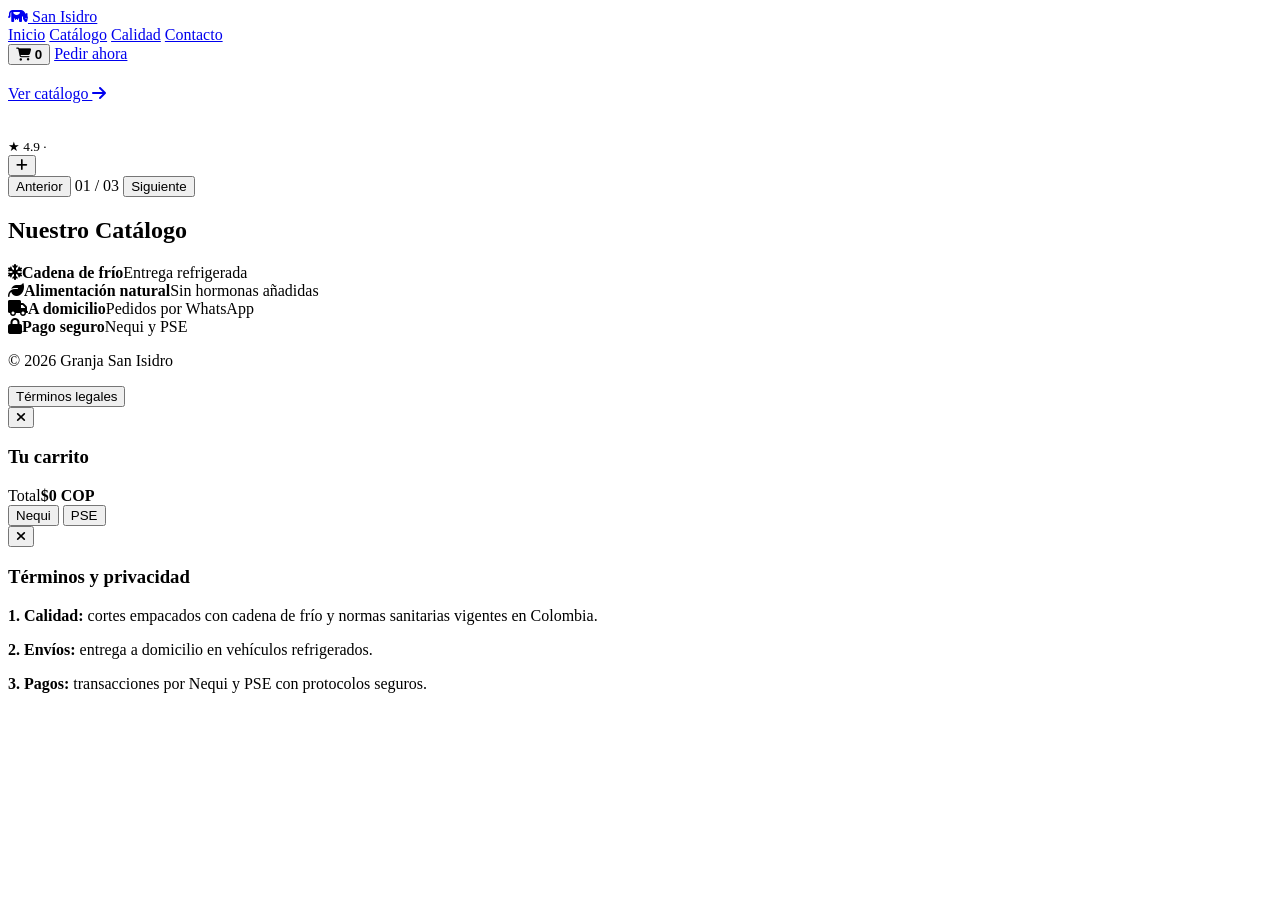
==== commit bd1d2ef2: "Update index.html" ====
--- a/index.html
+++ b/index.html
@@ -1,319 +1,102 @@
 <!DOCTYPE html>
 <html lang="es">
 <head>
-    <meta charset="UTF-8">
-    <meta name="viewport" content="width=device-width, initial-scale=1.0">
-    <title>Granja San Isidro | Carnes Prémium de Exportación</title>
-    <!-- Tailwind CSS CDN -->
-    <script src="https://cdn.tailwindcss.com"></script>
-    <!-- FontAwesome para iconos -->
-    <link rel="stylesheet" href="https://cdnjs.cloudflare.com/ajax/libs/font-awesome/6.4.0/css/all.min.css">
-    <style>
-        @import url('https://fonts.googleapis.com/css2?family=Plus+Jakarta+Sans:wght@300;400;500;600;700;800&display=swap');
-        body {
-            font-family: 'Plus Jakarta Sans', sans-serif;
-        }
-        /* Efecto de capas flotantes (Glassmorphism) */
-        .glass-panel {
-            background: rgba(15, 23, 42, 0.65);
-            backdrop-filter: blur(16px);
-            -webkit-backdrop-filter: blur(16px);
-            border: 1px solid rgba(255, 255, 255, 0.12);
-        }
-        .glass-card {
-            background: rgba(30, 41, 59, 0.75);
-            backdrop-filter: blur(12px);
-            -webkit-backdrop-filter: blur(12px);
-            border: 1px solid rgba(255, 255, 255, 0.08);
-        }
-    </style>
+<meta charset="UTF-8">
+<meta name="viewport" content="width=device-width, initial-scale=1">
+<title>Granja San Isidro | Carnes Prémium</title>
+<link rel="stylesheet" href="https://cdnjs.cloudflare.com/ajax/libs/font-awesome/6.4.0/css/all.min.css">
+<link rel="stylesheet" href="https://fonts.googleapis.com/css2?family=Plus+Jakarta+Sans:wght@300;400;500;600;700;800&display=swap">
+<link rel="stylesheet" href="styles.css">
 </head>
-<body class="bg-slate-950 text-white min-h-screen relative overflow-x-hidden flex flex-col justify-between">
+<body>
 
-    <!-- IMAGEN DE FONDO EN CAPA INFERIOR -->
-    <div class="fixed inset-0 z-0">
-        <!-- Puedes cambiar esta URL por el enlace directo de tu imagen de la granja en GitHub o una URL externa -->
-        <img src="https://images.unsplash.com/photo-1500595046743-cd271d694d30?q=80&w=2000&auto=format&fit=crop" alt="Paisaje de Granja" class="w-full h-full object-cover object-center filter brightness-90">
-        <!-- Capa de oscurecimiento cinematográfico para legibilidad -->
-        <div class="absolute inset-0 bg-gradient-to-r from-slate-950/90 via-slate-950/60 to-slate-950/40"></div>
+<!-- CAPA 1: marco redondeado + fondo -->
+<section class="hero" id="inicio">
+  <div class="layer bg" id="bg"></div>
+  <div class="layer tint"></div>
+
+  <!-- CAPA 2: interfaz flotante -->
+  <header class="top">
+    <a class="logo" href="#inicio"><i class="fa-solid fa-cow"></i> San Isidro</a>
+    <nav class="pills">
+      <a class="pill on" href="#inicio">Inicio</a>
+      <a class="pill" href="#catalogo">Catálogo</a>
+      <a class="pill" href="#calidad">Calidad</a>
+      <a class="pill" href="#contacto">Contacto</a>
+    </nav>
+    <div class="actions">
+      <button class="btn-white" onclick="toggle('cart-modal')"><i class="fa-solid fa-cart-shopping"></i> <b id="cart-count">0</b></button>
+      <a class="btn-white" target="_blank" href="https://wa.me/573000000000?text=Hola,%20deseo%20hacer%20un%20pedido.">Pedir ahora</a>
     </div>
+  </header>
 
-    <!-- CONTENEDOR PRINCIPAL FLOTANTE (ESTILO CAPAS) -->
-    <div class="relative z-10 flex flex-col min-h-screen p-4 md:p-8 max-w-7xl mx-auto w-full justify-between">
+  <aside class="chips" id="chips"></aside>
 
-        <!-- HEADER / NAVEGACIÓN SUPERIOR FLOTANTE -->
-        <header class="flex flex-col md:flex-row justify-between items-center glass-panel px-6 py-4 rounded-2xl shadow-2xl gap-4">
-            <div class="flex items-center space-x-3">
-                <div class="w-10 h-10 rounded-xl bg-amber-600 flex items-center justify-center font-bold text-xl text-white shadow-lg shadow-amber-600/30">
-                    <i class="fa-solid fa-cow"></i>
-                </div>
-                <div>
-                    <h1 class="text-lg font-bold tracking-tight text-white">Granja San Isidro</h1>
-                    <p class="text-xs text-amber-400 font-medium tracking-wide uppercase">Carnes Selectas 100% Orgánicas</p>
-                </div>
-            </div>
+  <div class="copy">
+    <h1 id="title"></h1>
+    <p id="desc"></p>
+    <a class="btn-cta" href="#catalogo">Ver catálogo <span class="dot"><i class="fa-solid fa-arrow-right"></i></span></a>
+  </div>
 
-            <!-- Menú central estilo píldoras flotantes -->
-            <nav class="flex flex-wrap items-center justify-center gap-2 bg-slate-900/50 p-1.5 rounded-full border border-white/10">
-                <a href="#inicio" class="px-4 py-2 text-xs font-semibold rounded-full bg-amber-600 text-white shadow-md transition">Inicio</a>
-                <a href="#catalogo" class="px-4 py-2 text-xs font-medium rounded-full hover:bg-white/10 text-slate-200 transition">Catálogo</a>
-                <a href="#nosotros" class="px-4 py-2 text-xs font-medium rounded-full hover:bg-white/10 text-slate-200 transition">Calidad</a>
-                <a href="#contacto" class="px-4 py-2 text-xs font-medium rounded-full hover:bg-white/10 text-slate-200 transition">Contacto</a>
-            </nav>
+  <div class="card glass" id="featured">
+    <img id="f-img" alt="">
+    <div>
+      <p id="f-name"></p>
+      <small>★ 4.9 · <span id="f-price"></span></small>
+    </div>
+    <button class="add" id="f-add" aria-label="Añadir"><i class="fa-solid fa-plus"></i></button>
+  </div>
 
-            <!-- Acciones rápidas (Carrito y Pedido) -->
-            <div class="flex items-center gap-3">
-                <button onclick="toggleCart()" class="relative p-2.5 rounded-xl glass-card hover:bg-white/10 transition text-amber-400 flex items-center gap-2 px-4">
-                    <i class="fa-solid fa-cart-shopping"></i>
-                    <span class="text-xs font-bold" id="cart-count">0</span>
-                </button>
-                <a href="https://wa.me/573000000000?text=Hola,%20deseo%20hacer%20un%20pedido%20de%20carnes%20prémium%20de%20la%20Granja%20San%20Isidro." target="_blank" class="bg-emerald-600 hover:bg-emerald-500 text-white text-xs font-semibold px-5 py-3 rounded-xl shadow-lg shadow-emerald-600/30 transition flex items-center gap-2">
-                    <i class="fa-brands fa-whatsapp text-base"></i> Pedir por WhatsApp
-                </a>
-            </div>
-        </header>
+  <div class="pager">
+    <button id="prev">Anterior</button>
+    <span id="count">01 / 03</span>
+    <button id="next">Siguiente</button>
+  </div>
+  <div class="progress"><i id="bar"></i></div>
+</section>
 
-        <!-- SECCIÓN HERO / CONTENIDO PRINCIPAL -->
-        <main id="inicio" class="grid grid-cols-1 lg:grid-cols-12 gap-8 my-auto py-12 items-center">
-            
-            <!-- Columna Izquierda: Título y Llamado a la acción -->
-            <div class="lg:col-span-7 space-y-6">
-                <div class="inline-flex items-center gap-2 px-3 py-1 rounded-full bg-amber-500/10 border border-amber-500/30 text-amber-400 text-xs font-semibold tracking-wider uppercase">
-                    <i class="fa-solid fa-award"></i> Calidad de Exportación en Colombia
-                </div>
-                <h2 class="text-4xl md:text-6xl font-extrabold tracking-tight leading-tight">
-                    La Excelencia del Campo en <span class="text-amber-500">Su Mesa</span>.
-                </h2>
-                <p class="text-slate-300 text-sm md:text-base leading-relaxed max-w-xl font-light">
-                    Seleccionamos rigurosamente el mejor ganado bovino, porcino y avícola criado en libertad y con alimentación 100% natural. Cortes finos con máxima suavidad, frescura y sabor inigualable.
-                </p>
-                <div class="flex flex-wrap gap-4 pt-2">
-                    <a href="#catalogo" class="bg-amber-600 hover:bg-amber-500 text-white font-semibold text-sm px-7 py-3.5 rounded-2xl shadow-xl shadow-amber-600/30 transition flex items-center gap-2">
-                        Ver Catálogo Prémium <i class="fa-solid fa-arrow-right text-xs"></i>
-                    </a>
-                    <button onclick="openLegalModal()" class="glass-card hover:bg-white/10 text-slate-200 font-medium text-sm px-6 py-3.5 rounded-2xl transition">
-                        Términos y Políticas Legales
-                    </button>
-                </div>
-            </div>
+<!-- CAPA 3: secciones -->
+<section id="catalogo" class="sec">
+  <h2>Nuestro Catálogo</h2>
+  <div class="grid" id="grid"></div>
+</section>
 
-            <!-- Columna Derecha: Tarjeta Flotante Interactiva de Producto Destacado -->
-            <div class="lg:col-span-5 flex justify-center">
-                <div class="glass-panel p-6 rounded-3xl shadow-2xl max-w-sm w-full relative border border-white/15">
-                    <div class="absolute -top-3 -right-3 bg-amber-500 text-slate-950 font-extrabold text-xs px-3 py-1 rounded-full shadow-lg">
-                        Más Vendido
-                    </div>
-                    <div class="rounded-2xl overflow-hidden h-48 mb-4 relative">
-                        <img src="https://images.unsplash.com/photo-1544025162-d76694265947?q=80&w=800&auto=format&fit=crop" alt="Corte Res Wagyu" class="w-full h-full object-cover">
-                        <div class="absolute bottom-3 left-3 bg-slate-950/80 backdrop-blur-md px-3 py-1 rounded-lg text-xs font-semibold text-amber-400">
-                            Res Angus / Wagyu
-                        </div>
-                    </div>
-                    <h3 class="font-bold text-lg text-white mb-1">Corte Fino Tomahawk & Churrasco</h3>
-                    <p class="text-xs text-slate-400 mb-4">Madurado en seco por 21 días. Excepcional marmoleo y jugosidad.</p>
-                    <div class="flex items-center justify-between">
-                        <div>
-                            <span class="text-xs text-slate-400 block">Precio por 500g</span>
-                            <span class="text-lg font-extrabold text-amber-400">$48.000 COP</span>
-                        </div>
-                        <button onclick="addToCart('Corte Tomahawk Res', 48000)" class="bg-amber-600 hover:bg-amber-500 text-white text-xs font-bold px-4 py-2.5 rounded-xl transition shadow-md">
-                            <i class="fa-solid fa-plus"></i> Añadir
-                        </button>
-                    </div>
-                </div>
-            </div>
+<section id="calidad" class="sec strip">
+  <div><i class="fa-solid fa-snowflake"></i><b>Cadena de frío</b><span>Entrega refrigerada</span></div>
+  <div><i class="fa-solid fa-leaf"></i><b>Alimentación natural</b><span>Sin hormonas añadidas</span></div>
+  <div><i class="fa-solid fa-truck"></i><b>A domicilio</b><span>Pedidos por WhatsApp</span></div>
+  <div><i class="fa-solid fa-lock"></i><b>Pago seguro</b><span>Nequi y PSE</span></div>
+</section>
 
-        </main>
+<footer id="contacto" class="foot">
+  <p>&copy; 2026 Granja San Isidro</p>
+  <button onclick="toggle('legal-modal')">Términos legales</button>
+</footer>
 
-        <!-- SECCIÓN DE CATÁLOGO COMPLETO -->
-        <section id="catalogo" class="py-12 my-8">
-            <div class="text-center mb-10">
-                <h3 class="text-2xl md:text-3xl font-bold tracking-tight text-white mb-2">Nuestro Catálogo Selecto</h3>
-                <p class="text-xs text-slate-400 uppercase tracking-widest">Cortes frescos garantizados directamente desde nuestra granja</p>
-            </div>
+<!-- CAPA 4: modales -->
+<div class="modal hidden" id="cart-modal">
+  <div class="box glass">
+    <button class="x" onclick="toggle('cart-modal')"><i class="fa-solid fa-xmark"></i></button>
+    <h3>Tu carrito</h3>
+    <div id="cart-items"></div>
+    <div class="total"><span>Total</span><b id="cart-total">$0 COP</b></div>
+    <div class="pay">
+      <button onclick="checkout('Nequi')">Nequi</button>
+      <button onclick="checkout('PSE')">PSE</button>
+    </div>
+  </div>
+</div>
 
-            <div class="grid grid-cols-1 md:grid-cols-3 gap-6">
-                <!-- Producto 1: Res -->
-                <div class="glass-card rounded-3xl p-5 flex flex-col justify-between hover:border-amber-500/50 transition">
-                    <div>
-                        <div class="h-44 rounded-2xl overflow-hidden mb-4 relative">
-                            <img src="https://images.unsplash.com/photo-1603048588665-791ca8aea617?q=80&w=600&auto=format&fit=crop" class="w-full h-full object-cover" alt="Carne de Res">
-                            <span class="absolute top-3 left-3 bg-red-600 text-white text-[10px] font-bold px-2.5 py-1 rounded-md">Ganado Bovino Selecto</span>
-                        </div>
-                        <h4 class="font-bold text-lg mb-1">Lomo Fino y Churrasco Res</h4>
-                        <p class="text-xs text-slate-300 mb-4">Cortes blandos ideales para asados a la parrilla y preparaciones gourmet.</p>
-                    </div>
-                    <div class="flex items-center justify-between pt-4 border-t border-white/10">
-                        <span class="text-amber-400 font-extrabold">$42.000 <span class="text-xs font-normal text-slate-400">/ 500g</span></span>
-                        <button onclick="addToCart('Lomo Fino de Res', 42000)" class="bg-amber-600 hover:bg-amber-500 text-white text-xs font-bold px-4 py-2 rounded-xl transition">Añadir</button>
-                    </div>
-                </div>
+<div class="modal hidden" id="legal-modal">
+  <div class="box glass">
+    <button class="x" onclick="toggle('legal-modal')"><i class="fa-solid fa-xmark"></i></button>
+    <h3>Términos y privacidad</h3>
+    <p><b>1. Calidad:</b> cortes empacados con cadena de frío y normas sanitarias vigentes en Colombia.</p>
+    <p><b>2. Envíos:</b> entrega a domicilio en vehículos refrigerados.</p>
+    <p><b>3. Pagos:</b> transacciones por Nequi y PSE con protocolos seguros.</p>
+  </div>
+</div>
 
-                <!-- Producto 2: Cerdo -->
-                <div class="glass-card rounded-3xl p-5 flex flex-col justify-between hover:border-amber-500/50 transition">
-                    <div>
-                        <div class="h-44 rounded-2xl overflow-hidden mb-4 relative">
-                            <img src="https://images.unsplash.com/photo-1607623814075-eaf1df15c0e3?q=80&w=600&auto=format&fit=crop" class="w-full h-full object-cover" alt="Carne de Cerdo">
-                            <span class="absolute top-3 left-3 bg-pink-600 text-white text-[10px] font-bold px-2.5 py-1 rounded-md">Cerdo Seleccionado</span>
-                        </div>
-                        <h4 class="font-bold text-lg mb-1">Costillas BBQ & Pernil de Cerdo</h4>
-                        <p class="text-xs text-slate-300 mb-4">Cortes limpios, bajos en grasa y con excelente consistencia para ahumar o hornear.</p>
-                    </div>
-                    <div class="flex items-center justify-between pt-4 border-t border-white/10">
-                        <span class="text-amber-400 font-extrabold">$32.000 <span class="text-xs font-normal text-slate-400">/ 500g</span></span>
-                        <button onclick="addToCart('Costillas de Cerdo', 32000)" class="bg-amber-600 hover:bg-amber-500 text-white text-xs font-bold px-4 py-2 rounded-xl transition">Añadir</button>
-                    </div>
-                </div>
-
-                <!-- Producto 3: Pollo -->
-                <div class="glass-card rounded-3xl p-5 flex flex-col justify-between hover:border-amber-500/50 transition">
-                    <div>
-                        <div class="h-44 rounded-2xl overflow-hidden mb-4 relative">
-                            <img src="https://images.unsplash.com/photo-1587593810167-a84920ea0781?q=80&w=600&auto=format&fit=crop" class="w-full h-full object-cover" alt="Pollo Campesino">
-                            <span class="absolute top-3 left-3 bg-amber-600 text-white text-[10px] font-bold px-2.5 py-1 rounded-md">Pollo Campesino Fresco</span>
-                        </div>
-                        <h4 class="font-bold text-lg mb-1">Pollo Entero & Pechuga sin Piel</h4>
-                        <p class="text-xs text-slate-300 mb-4">Aves criadas en galpones abiertos con granos naturales, sin hormonas añadidas.</p>
-                    </div>
-                    <div class="flex items-center justify-between pt-4 border-t border-white/10">
-                        <span class="text-amber-400 font-extrabold">$18.000 <span class="text-xs font-normal text-slate-400">/ unidad</span></span>
-                        <button onclick="addToCart('Pollo Campesino Fresco', 18000)" class="bg-amber-600 hover:bg-amber-500 text-white text-xs font-bold px-4 py-2 rounded-xl transition">Añadir</button>
-                    </div>
-                </div>
-            </div>
-        </section>
-
-        <!-- FOOTER / PIE DE PÁGINA -->
-        <footer class="glass-panel px-6 py-6 rounded-2xl flex flex-col md:flex-row justify-between items-center text-xs text-slate-400 gap-4 mt-8">
-            <p>&copy; 2026 Granja San Isidro. Todos los derechos reservados.</p>
-            <div class="flex items-center gap-6">
-                <button onclick="openLegalModal()" class="hover:text-amber-400 transition">Términos Legales</button>
-                <span>Pagos seguros vía <strong>Nequi</strong> & <strong>PSE</strong></span>
-                <span class="text-emerald-400 font-semibold"><i class="fa-solid fa-circle text-[8px]"></i> En Línea</span>
-            </div>
-        </footer>
-
-    </div>
-
-    <!-- MODAL DEL CARRITO DE COMPRAS Y PAGOS (NEQUI / PSE) -->
-    <div id="cart-modal" class="fixed inset-0 z-50 bg-slate-950/80 backdrop-blur-md hidden flex items-center justify-center p-4">
-        <div class="glass-panel max-w-md w-full p-6 rounded-3xl shadow-2xl border border-white/20 relative">
-            <button onclick="toggleCart()" class="absolute top-4 right-4 text-slate-400 hover:text-white text-lg"><i class="fa-solid fa-xmark"></i></button>
-            <h3 class="text-xl font-bold mb-4 flex items-center gap-2"><i class="fa-solid fa-cart-shopping text-amber-500"></i> Tu Carrito de Compras</h3>
-            
-            <div id="cart-items" class="space-y-3 max-h-60 overflow-y-auto mb-4 pr-1 text-sm">
-                <!-- Se llena dinámicamente con JS -->
-                <p class="text-slate-400 text-center py-4">Tu carrito está vacío.</p>
-            </div>
-
-            <div class="border-t border-white/10 pt-4 mb-4 flex justify-between font-bold text-base">
-                <span>Total a pagar:</span>
-                <span id="cart-total" class="text-amber-400">$0 COP</span>
-            </div>
-
-            <!-- Simulación de pago Nequi / PSE -->
-            <div class="space-y-3 mb-6">
-                <p class="text-xs font-semibold text-slate-300">Selecciona método de pago:</p>
-                <div class="grid grid-cols-2 gap-3">
-                    <button onclick="checkout('Nequi')" class="p-3 rounded-xl bg-purple-900/40 border border-purple-500/50 hover:bg-purple-900/70 text-purple-200 text-xs font-bold transition flex items-center justify-center gap-2">
-                        <i class="fa-solid fa-mobile-screen"></i> Pagar con Nequi
-                    </button>
-                    <button onclick="checkout('PSE')" class="p-3 rounded-xl bg-blue-900/40 border border-blue-500/50 hover:bg-blue-900/70 text-blue-200 text-xs font-bold transition flex items-center justify-center gap-2">
-                        <i class="fa-solid fa-building-columns"></i> Pagar con PSE
-                    </button>
-                </div>
-            </div>
-
-            <button onclick="toggleCart()" class="w-full bg-slate-800 hover:bg-slate-700 text-white font-semibold text-xs py-3 rounded-xl transition">
-                Seguir Comprando
-            </button>
-        </div>
-    </div>
-
-    <!-- MODAL DE TÉRMINOS LEGALES -->
-    <div id="legal-modal" class="fixed inset-0 z-50 bg-slate-950/80 backdrop-blur-md hidden flex items-center justify-center p-4">
-        <div class="glass-panel max-w-lg w-full p-6 rounded-3xl shadow-2xl border border-white/20 relative">
-            <button onclick="openLegalModal()" class="absolute top-4 right-4 text-slate-400 hover:text-white text-lg"><i class="fa-solid fa-xmark"></i></button>
-            <h3 class="text-xl font-bold mb-3 text-amber-400">Términos, Condiciones y Privacidad</h3>
-            <div class="space-y-3 text-xs text-slate-300 max-h-72 overflow-y-auto pr-2 leading-relaxed">
-                <p><strong>1. Calidad y Frescura:</strong> Granja San Isidro garantiza que todos los cortes de res, cerdo y pollo son empacados bajo estrictas cadenas de frío y normativas sanitarias vigentes en Colombia.</p>
-                <p><strong>2. Envíos:</strong> Los pedidos realizados a través de la plataforma web o WhatsApp se programan para entrega directa a domicilio en vehículos refrigerados.</p>
-                <p><strong>3. Pagos Seguros:</strong> Las transacciones procesadas mediante Nequi y pasarelas PSE están protegidas con protocolos de encriptación seguros.</p>
-            </div>
-            <button onclick="openLegalModal()" class="w-full mt-5 bg-amber-600 hover:bg-amber-500 text-white font-semibold text-xs py-3 rounded-xl transition">
-                Entendido y Acepto
-            </button>
-        </div>
-    </div>
-
-    <!-- SCRIPT DE FUNCIONALIDAD -->
-    <script>
-        let cart = [];
-
-        function addToCart(name, price) {
-            cart.push({ name, price });
-            updateCartUI();
-            // Animación simple de confirmación
-            alert(`¡"${name}" agregado al carrito con éxito!`);
-        }
-
-        function updateCartUI() {
-            const countElem = document.getElementById('cart-count');
-            const itemsElem = document.getElementById('cart-items');
-            const totalElem = document.getElementById('cart-total');
-
-            countElem.innerText = cart.length;
-
-            if (cart.length === 0) {
-                itemsElem.innerHTML = '<p class="text-slate-400 text-center py-4">Tu carrito está vacío.</p>';
-                totalElem.innerText = '$0 COP';
-                return;
-            }
-
-            let total = 0;
-            let html = '';
-            cart.forEach((item, index) => {
-                total += item.price;
-                html += `
-                    <div class="flex justify-between items-center bg-slate-900/60 p-2.5 rounded-xl border border-white/5">
-                        <div>
-                            <span class="font-semibold block">${item.name}</span>
-                            <span class="text-amber-400 text-xs">$${item.price.toLocaleString()} COP</span>
-                        </div>
-                        <button onclick="removeItem(${index})" class="text-red-400 hover:text-red-300 text-xs px-2"><i class="fa-solid fa-trash"></i></button>
-                    </div>
-                `;
-            });
-
-            itemsElem.innerHTML = html;
-            totalElem.innerText = `$${total.toLocaleString()} COP`;
-        }
-
-        function removeItem(index) {
-            cart.splice(index, 1);
-            updateCartUI();
-        }
-
-        function toggleCart() {
-            const modal = document.getElementById('cart-modal');
-            modal.classList.toggle('hidden');
-        }
-
-        function openLegalModal() {
-            const modal = document.getElementById('legal-modal');
-            modal.classList.toggle('hidden');
-        }
-
-        function checkout(method) {
-            if (cart.length === 0) {
-                alert('Tu carrito está vacío para procesar el pago.');
-                return;
-            }
-            let total = cart.reduce((sum, item) => sum + item.price, 0);
-            let message = `Hola, quiero confirmar mi pedido por valor de $${total.toLocaleString()} COP pagando a través de ${method}.`;
-            let encoded = encodeURIComponent(message);
-            window.open(`https://wa.me/573000000000?text=${encoded}`, '_blank');
-        }
-    </script>
+<script src="app.js"></script>
 </body>
 </html>
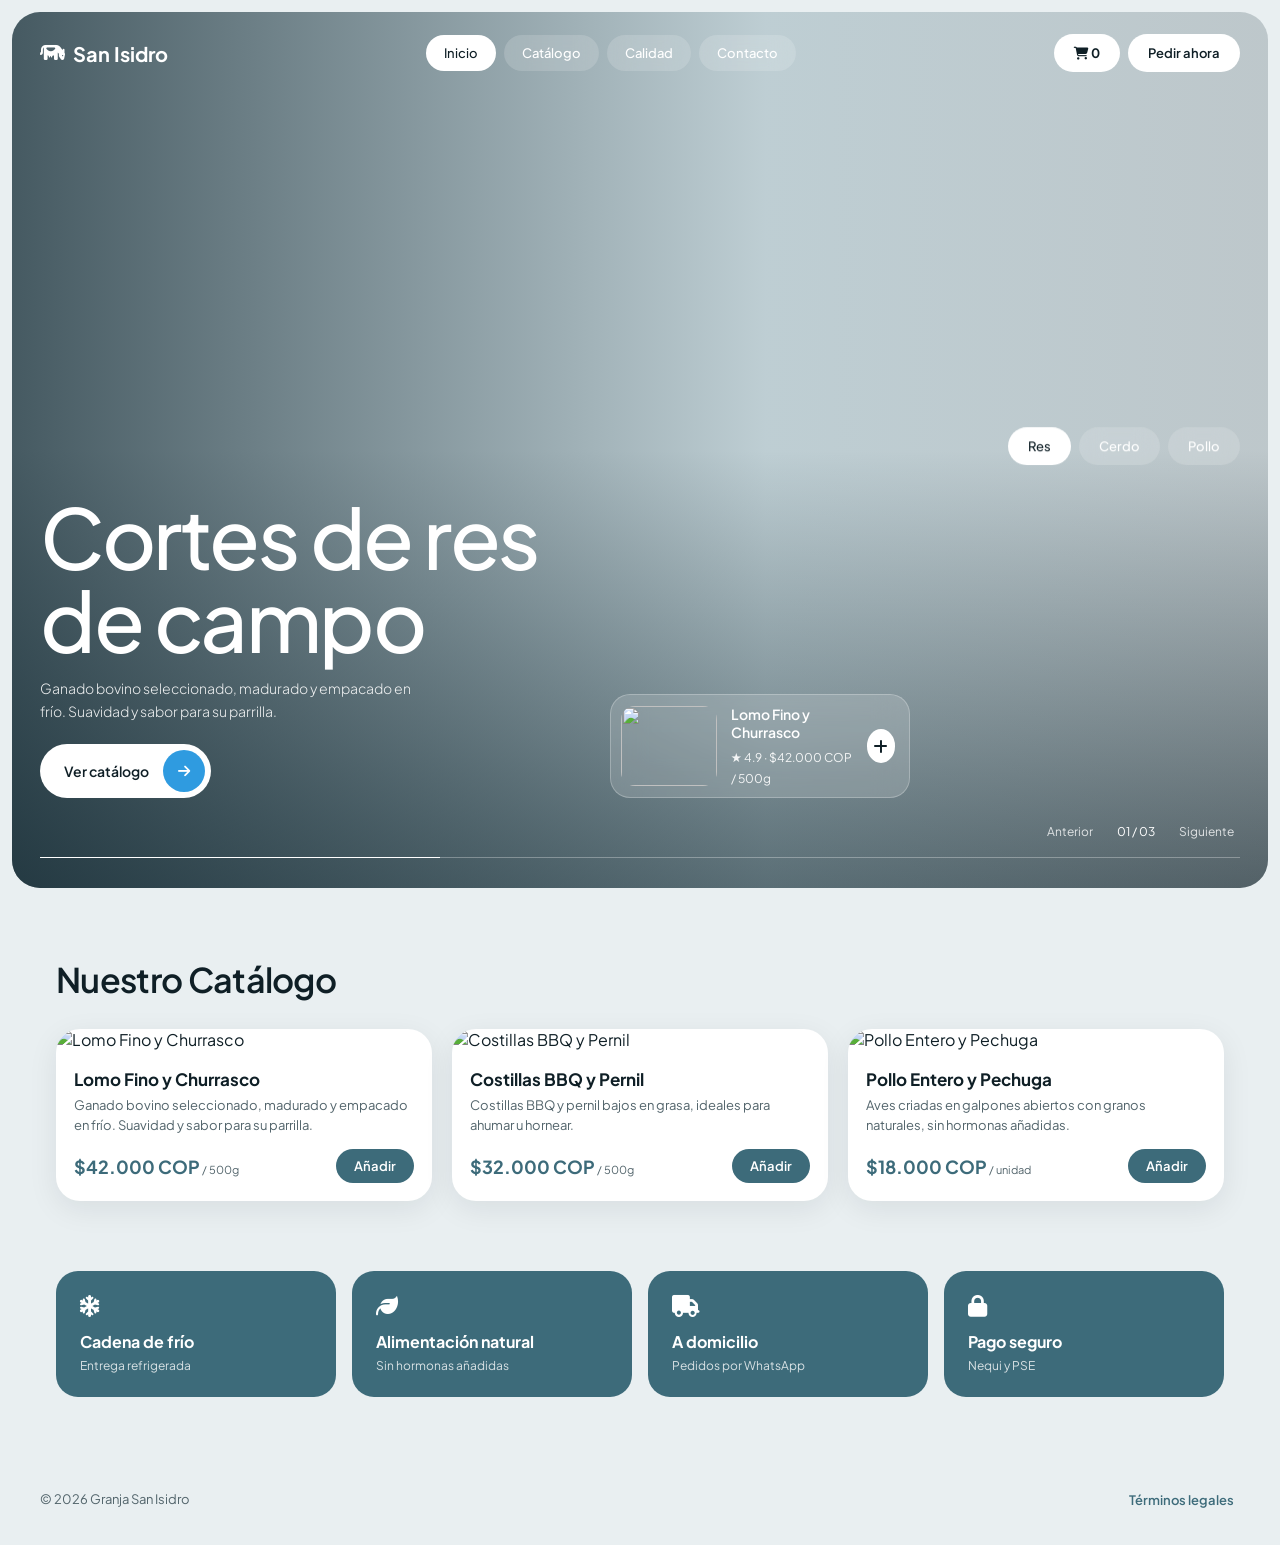
==== commit 7eb54f48: "Update index.html" ====
--- a/index.html
+++ b/index.html
@@ -6,7 +6,86 @@
 <title>Granja San Isidro | Carnes Prémium</title>
 <link rel="stylesheet" href="https://cdnjs.cloudflare.com/ajax/libs/font-awesome/6.4.0/css/all.min.css">
 <link rel="stylesheet" href="https://fonts.googleapis.com/css2?family=Plus+Jakarta+Sans:wght@300;400;500;600;700;800&display=swap">
-<link rel="stylesheet" href="styles.css">
+<style>
+:root{--teal:#3d6b7a;--ink:#0f1f26;--blue:#2f9be0;--glass:rgba(255,255,255,.16)}
+*{box-sizing:border-box;margin:0}
+html{scroll-behavior:smooth}
+body{font-family:'Plus Jakarta Sans',sans-serif;background:#e9eff1;color:var(--ink);padding:12px}
+a{color:inherit;text-decoration:none}button{font:inherit;cursor:pointer;border:0}
+.glass{background:var(--glass);backdrop-filter:blur(16px);-webkit-backdrop-filter:blur(16px);border:1px solid rgba(255,255,255,.25)}
+
+/* HERO */
+.hero{position:relative;height:calc(100vh - 24px);min-height:640px;border-radius:28px;overflow:hidden;color:#fff}
+.layer{position:absolute;inset:0}
+.bg{background-size:cover;background-position:center;transition:background-image .4s,opacity .4s}
+.tint{background:linear-gradient(90deg,rgba(15,40,50,.75),rgba(61,107,122,.25) 60%,rgba(15,40,50,.2)),linear-gradient(0deg,rgba(10,25,32,.6),transparent 50%)}
+.hero>*:not(.layer){position:absolute;z-index:2}
+
+.top{top:22px;left:28px;right:28px;display:flex;justify-content:space-between;align-items:center;gap:12px;position:absolute}
+.logo{font-weight:700;font-size:20px;display:flex;gap:8px;align-items:center}
+.pills{display:flex;gap:8px}
+.pill{padding:10px 18px;border-radius:999px;background:var(--glass);backdrop-filter:blur(12px);font-size:13px;font-weight:500}
+.pill.on,.pill:hover{background:#fff;color:var(--ink)}
+.actions{display:flex;gap:8px}
+.btn-white{background:#fff;color:var(--ink);padding:11px 20px;border-radius:999px;font-weight:600;font-size:13px}
+
+.chips{right:28px;top:50%;transform:translateY(-60%);display:flex;flex-wrap:wrap;gap:8px;justify-content:flex-end;max-width:360px}
+.chip{padding:11px 20px;border-radius:999px;background:var(--glass);backdrop-filter:blur(12px);color:#fff;font-size:13px;font-weight:500}
+.chip.on{background:#fff;color:var(--ink)}
+
+.copy{left:28px;bottom:90px;max-width:560px}
+.copy h1{font-size:clamp(40px,6.5vw,84px);line-height:1;font-weight:500;letter-spacing:-.03em;margin-bottom:16px}
+.copy p{font-size:14px;font-weight:300;opacity:.9;max-width:380px;line-height:1.6;margin-bottom:22px}
+.btn-cta{display:inline-flex;align-items:center;gap:14px;background:#fff;color:var(--ink);padding:6px 6px 6px 24px;border-radius:999px;font-weight:600;font-size:14px}
+.dot{width:42px;height:42px;border-radius:50%;background:var(--blue);color:#fff;display:grid;place-items:center}
+
+.card{left:50%;bottom:90px;transform:translateX(-10%);display:flex;gap:14px;align-items:center;padding:10px 14px 10px 10px;border-radius:20px;width:300px}
+.card img{width:96px;height:80px;object-fit:cover;border-radius:14px}
+.card p{font-weight:600;font-size:14px;margin-bottom:4px}.card small{font-size:12px;opacity:.9}
+.add{margin-left:auto;width:34px;height:34px;border-radius:50%;background:#fff;color:var(--ink)}
+
+.pager{right:28px;bottom:48px;display:flex;gap:18px;font-size:12px;align-items:center}
+.pager button{background:none;color:#fff;opacity:.8}
+.progress{left:28px;right:28px;bottom:30px;height:1px;background:rgba(255,255,255,.3)}
+.progress i{display:block;height:1px;background:#fff;width:33%;transition:width .4s}
+
+/* SECCIONES */
+.sec{max-width:1200px;margin:70px auto;padding:0 16px}
+.sec h2{font-size:34px;font-weight:600;letter-spacing:-.02em;margin-bottom:28px}
+.grid{display:grid;grid-template-columns:repeat(auto-fit,minmax(260px,1fr));gap:20px}
+.prod{background:#fff;border-radius:24px;overflow:hidden;box-shadow:0 8px 30px rgba(15,31,38,.08)}
+.prod img{width:100%;height:190px;object-fit:cover}
+.prod div{padding:18px}.prod h4{font-size:17px;margin-bottom:6px}
+.prod p{font-size:13px;color:#52646b;margin-bottom:14px;line-height:1.5}
+.prod footer{display:flex;justify-content:space-between;align-items:center}
+.prod b{color:var(--teal);font-size:18px}
+.prod button{background:var(--teal);color:#fff;padding:9px 18px;border-radius:999px;font-weight:600;font-size:13px}
+.strip{display:grid;grid-template-columns:repeat(auto-fit,minmax(200px,1fr));gap:16px}
+.strip div{background:var(--teal);color:#fff;border-radius:22px;padding:24px;display:flex;flex-direction:column;gap:6px}
+.strip i{font-size:22px;margin-bottom:8px}.strip span{font-size:12px;opacity:.8}
+.foot{display:flex;justify-content:space-between;padding:24px 28px;font-size:13px;color:#52646b}
+.foot button{background:none;color:var(--teal);font-weight:600}
+
+/* MODALES */
+.modal{position:fixed;inset:0;z-index:50;background:rgba(10,25,32,.6);backdrop-filter:blur(6px);display:grid;place-items:center;padding:16px}
+.hidden{display:none}
+.box{position:relative;width:100%;max-width:420px;padding:26px;border-radius:26px;color:#fff;background:rgba(40,75,88,.85)}
+.box h3{margin-bottom:14px}.box p{font-size:13px;margin-bottom:10px;line-height:1.5}
+.x{position:absolute;top:16px;right:18px;background:none;color:#fff;font-size:18px}
+.item{display:flex;justify-content:space-between;align-items:center;background:rgba(255,255,255,.12);padding:10px 14px;border-radius:14px;margin-bottom:8px;font-size:13px}
+.item button{background:none;color:#ffb4b4}
+.total{display:flex;justify-content:space-between;padding:14px 0;font-size:16px}
+.pay{display:grid;grid-template-columns:1fr 1fr;gap:10px}
+.pay button{background:#fff;color:var(--ink);padding:12px;border-radius:999px;font-weight:700}
+
+@media(max-width:900px){
+  .pills{display:none}
+  .chips{top:90px;transform:none;left:28px;justify-content:flex-start}
+  .card{left:28px;transform:none;bottom:250px}
+  .copy{bottom:80px}
+}
+
+</style>
 </head>
 <body>
 
@@ -97,6 +176,62 @@
   </div>
 </div>
 
-<script src="app.js"></script>
+<script>
+const WA = '573000000000';
+const money = n => '$' + n.toLocaleString('es-CO') + ' COP';
+const U = id => `https://images.unsplash.com/${id}?q=80&w=1800&auto=format&fit=crop`;
+
+const slides = [
+  {chip:'Res', title:'Cortes de res<br>de campo', desc:'Ganado bovino seleccionado, madurado y empacado en frío. Suavidad y sabor para su parrilla.',
+   bg:U('photo-1500595046743-cd271d694d30'), img:U('photo-1603048588665-791ca8aea617'), name:'Lomo Fino y Churrasco', price:42000, unit:'500g'},
+  {chip:'Cerdo', title:'Cerdo limpio<br>y jugoso', desc:'Costillas BBQ y pernil bajos en grasa, ideales para ahumar u hornear.',
+   bg:U('photo-1544025162-d76694265947'), img:U('photo-1607623814075-eaf1df15c0e3'), name:'Costillas BBQ y Pernil', price:32000, unit:'500g'},
+  {chip:'Pollo', title:'Pollo campesino<br>fresco', desc:'Aves criadas en galpones abiertos con granos naturales, sin hormonas añadidas.',
+   bg:U('photo-1500595046743-cd271d694d30'), img:U('photo-1587593810167-a84920ea0781'), name:'Pollo Entero y Pechuga', price:18000, unit:'unidad'}
+];
+let cur = 0, cart = [];
+const $ = id => document.getElementById(id);
+
+function render(){
+  const s = slides[cur];
+  $('bg').style.backgroundImage = `url(${s.bg})`;
+  $('title').innerHTML = s.title; $('desc').textContent = s.desc;
+  $('f-img').src = s.img; $('f-name').textContent = s.name;
+  $('f-price').textContent = `${money(s.price)} / ${s.unit}`;
+  $('count').textContent = `0${cur+1} / 0${slides.length}`;
+  $('bar').style.width = ((cur+1)/slides.length*100) + '%';
+  $('chips').innerHTML = slides.map((x,i)=>`<button class="chip ${i===cur?'on':''}" data-i="${i}">${x.chip}</button>`).join('');
+}
+$('chips').onclick = e => { const i = e.target.dataset.i; if(i!==undefined){cur=+i;render();} };
+$('next').onclick = () => { cur=(cur+1)%slides.length; render(); };
+$('prev').onclick = () => { cur=(cur-1+slides.length)%slides.length; render(); };
+$('f-add').onclick = () => add(slides[cur].name, slides[cur].price);
+
+$('grid').innerHTML = slides.map(s=>`
+  <article class="prod"><img src="${s.img}" alt="${s.name}"><div>
+    <h4>${s.name}</h4><p>${s.desc}</p>
+    <footer><b>${money(s.price)}<small style="font-size:11px;font-weight:400;color:#52646b"> / ${s.unit}</small></b>
+    <button onclick="add('${s.name}',${s.price})">Añadir</button></footer></div></article>`).join('');
+
+function add(name, price){ cart.push({name,price}); drawCart(); }
+function del(i){ cart.splice(i,1); drawCart(); }
+function drawCart(){
+  $('cart-count').textContent = cart.length;
+  $('cart-items').innerHTML = cart.length ? cart.map((c,i)=>
+    `<div class="item"><span>${c.name}<br><small>${money(c.price)}</small></span><button onclick="del(${i})"><i class="fa-solid fa-trash"></i></button></div>`).join('')
+    : '<p>Tu carrito está vacío.</p>';
+  $('cart-total').textContent = money(cart.reduce((a,c)=>a+c.price,0));
+}
+function toggle(id){ $(id).classList.toggle('hidden'); }
+function checkout(method){
+  if(!cart.length) return alert('Tu carrito está vacío.');
+  const total = cart.reduce((a,c)=>a+c.price,0);
+  const items = cart.map(c=>c.name).join(', ');
+  const msg = `Hola, quiero confirmar mi pedido (${items}) por ${money(total)} pagando con ${method}.`;
+  window.open(`https://wa.me/${WA}?text=${encodeURIComponent(msg)}`, '_blank');
+}
+render(); drawCart();
+
+</script>
 </body>
 </html>
